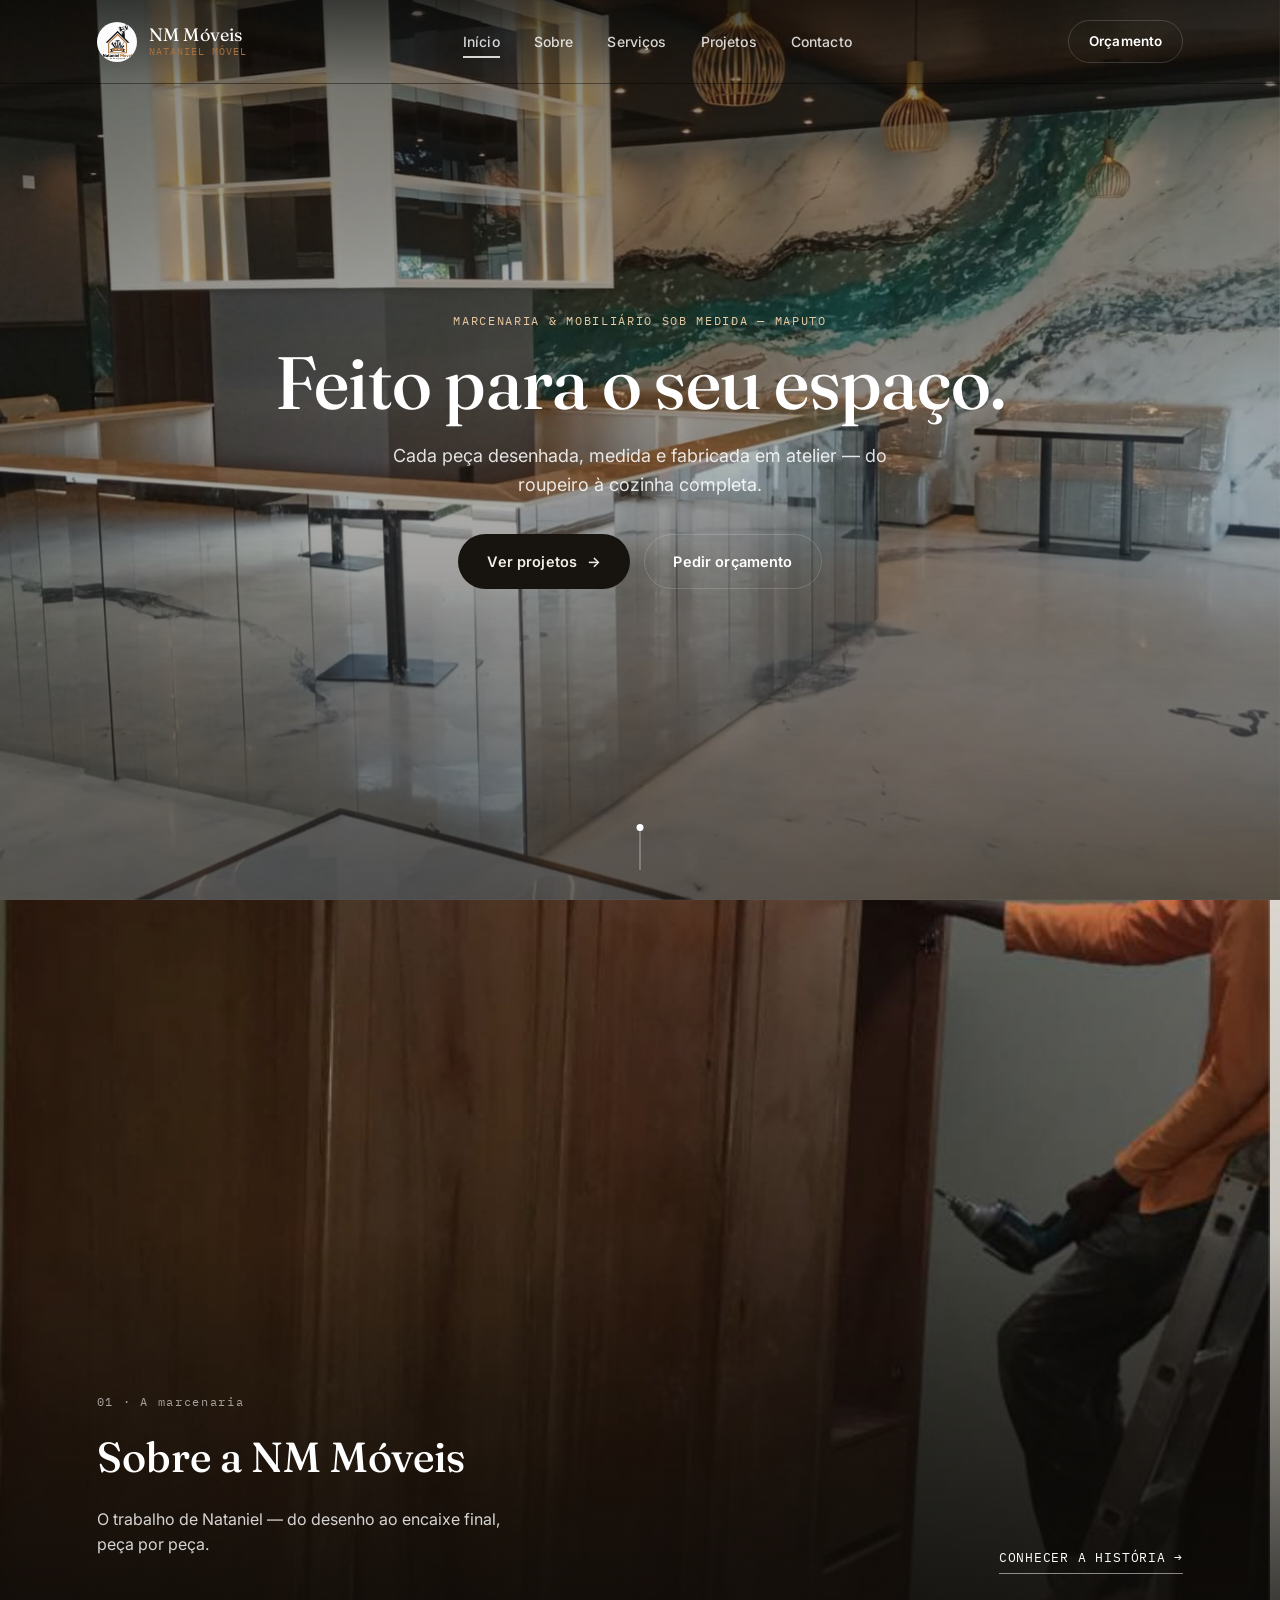
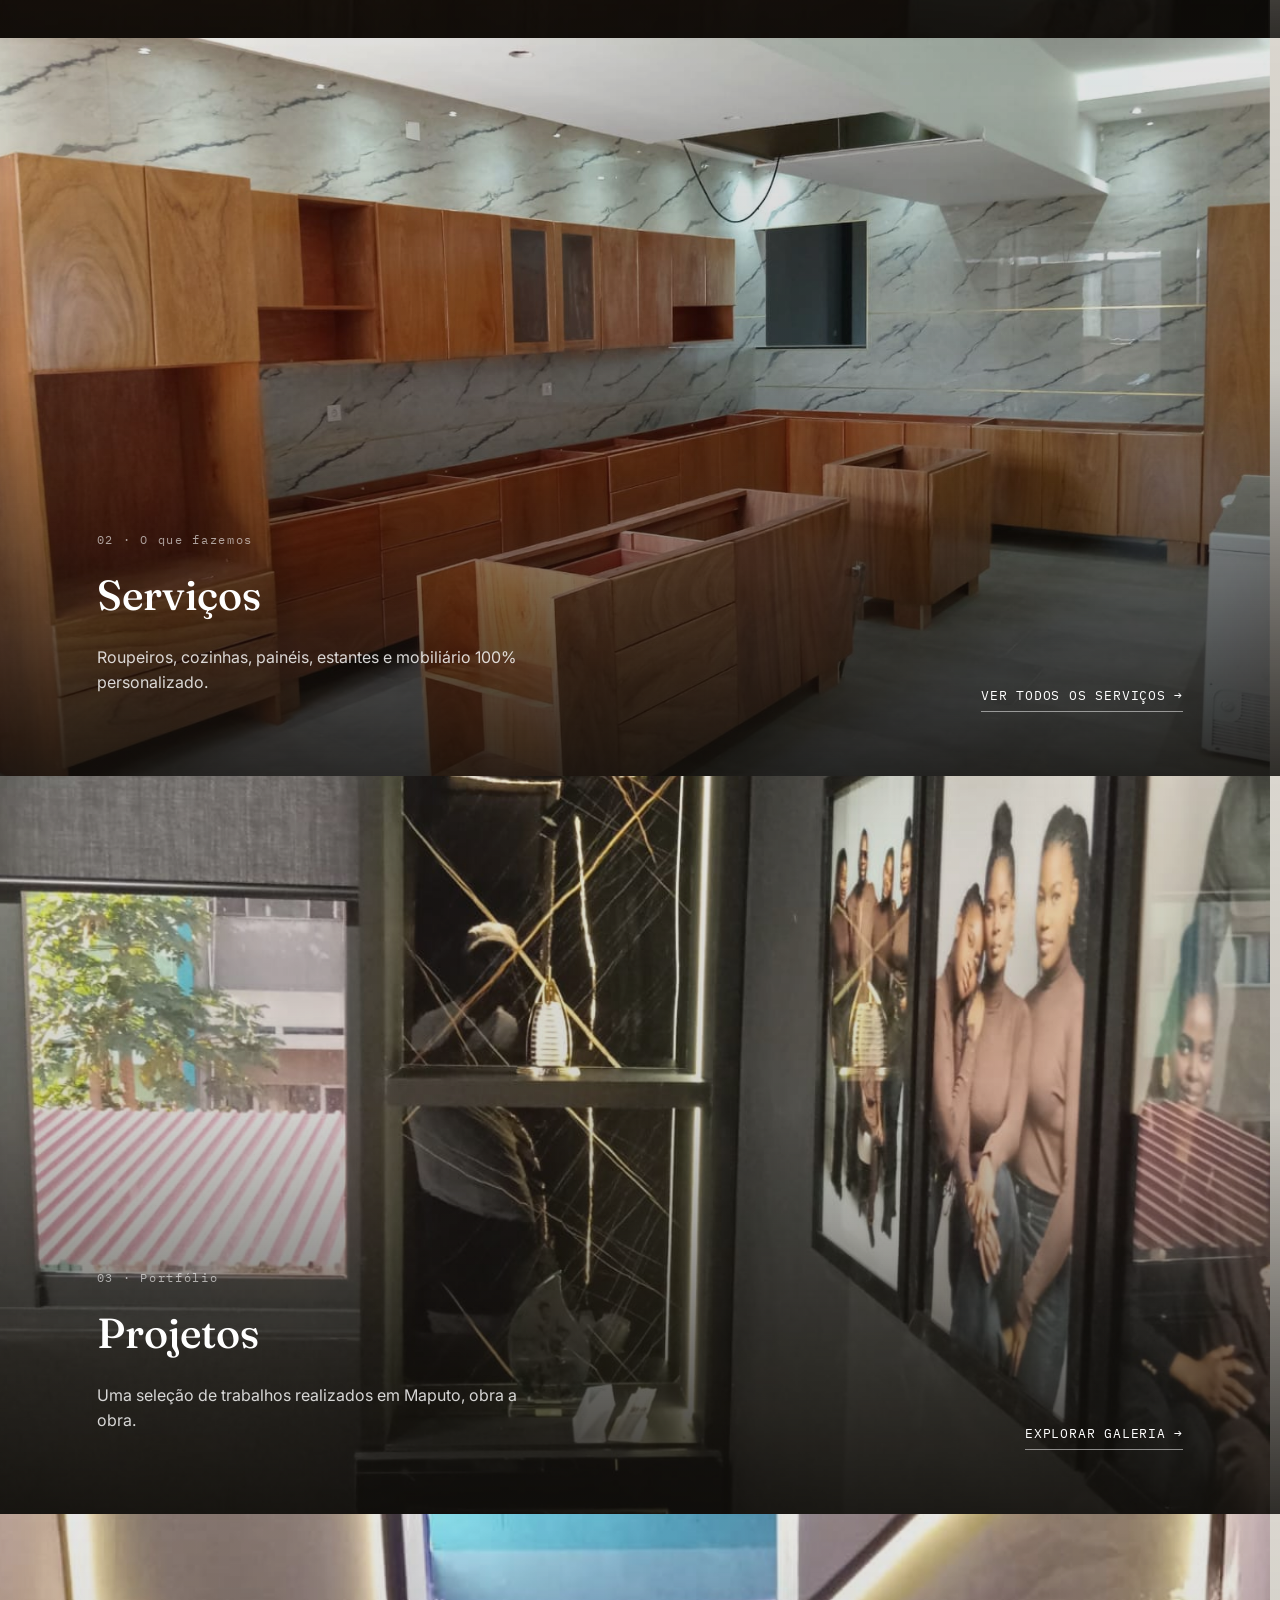
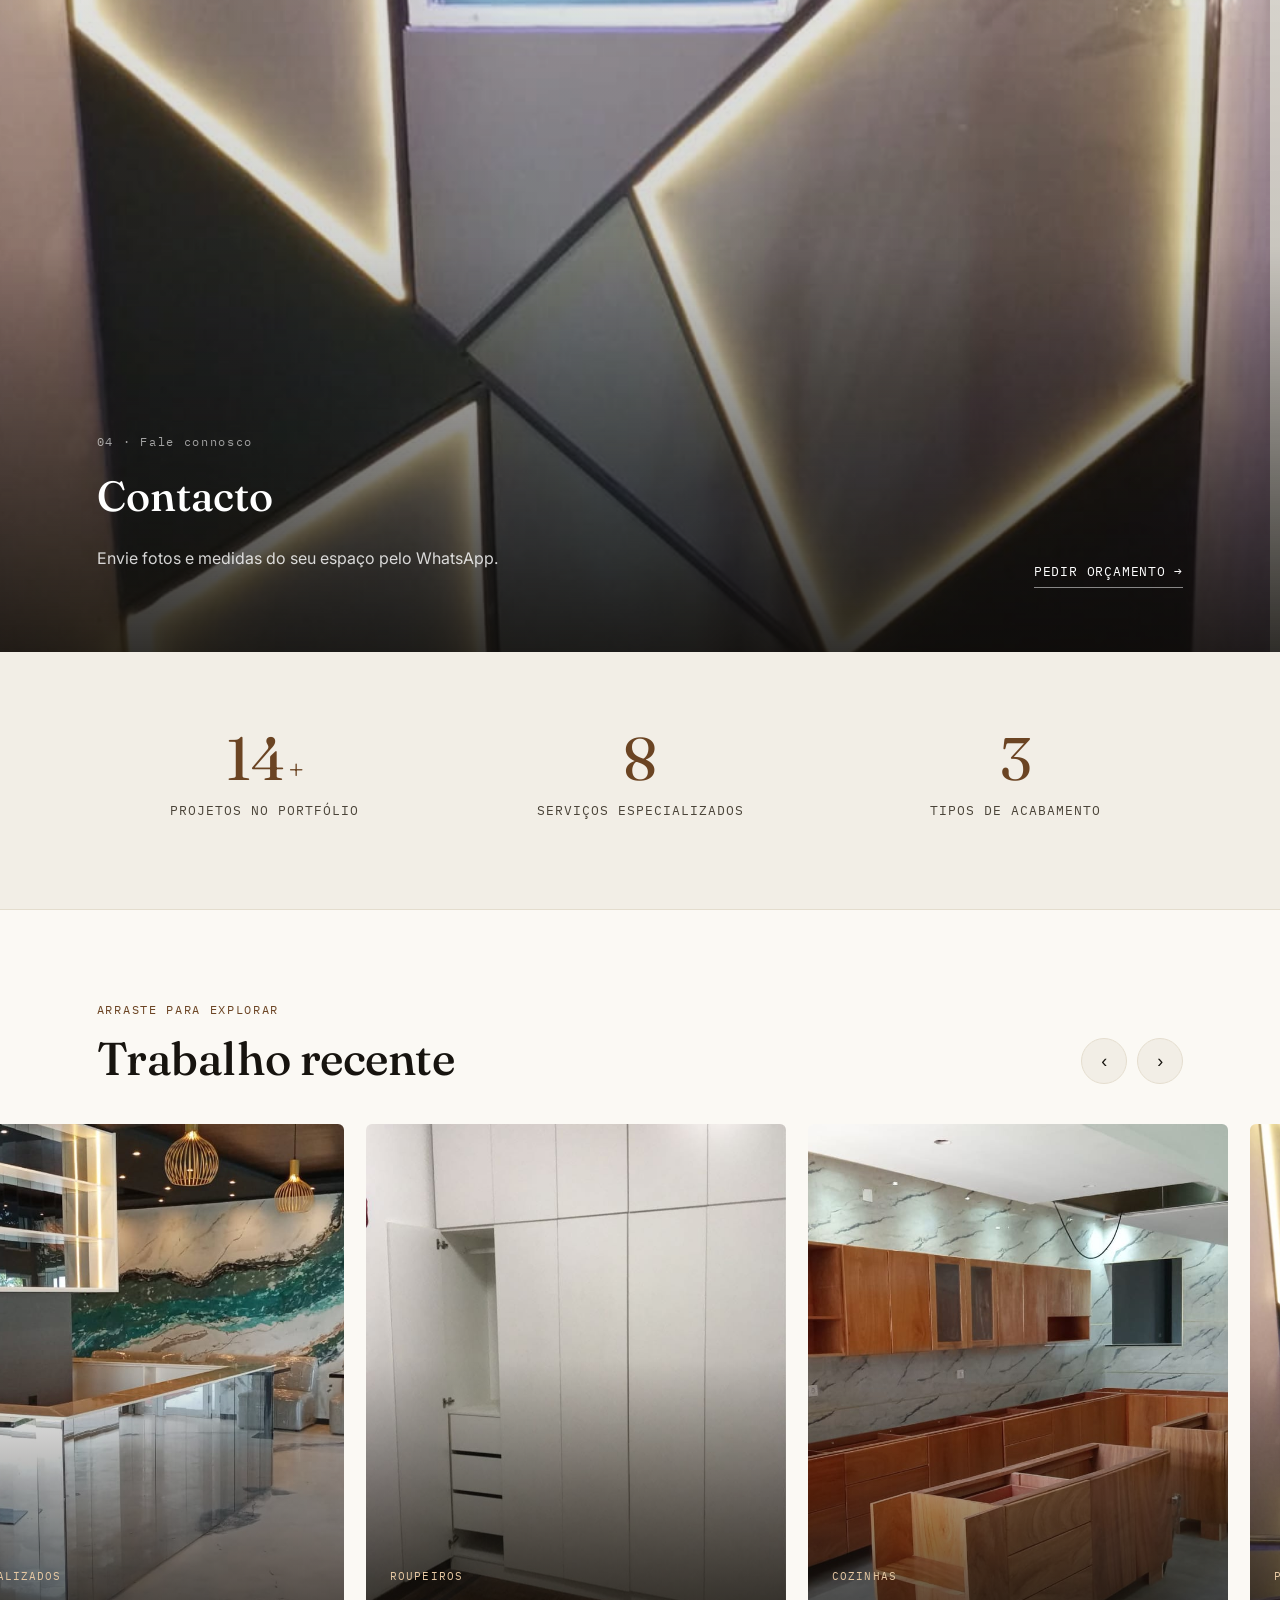
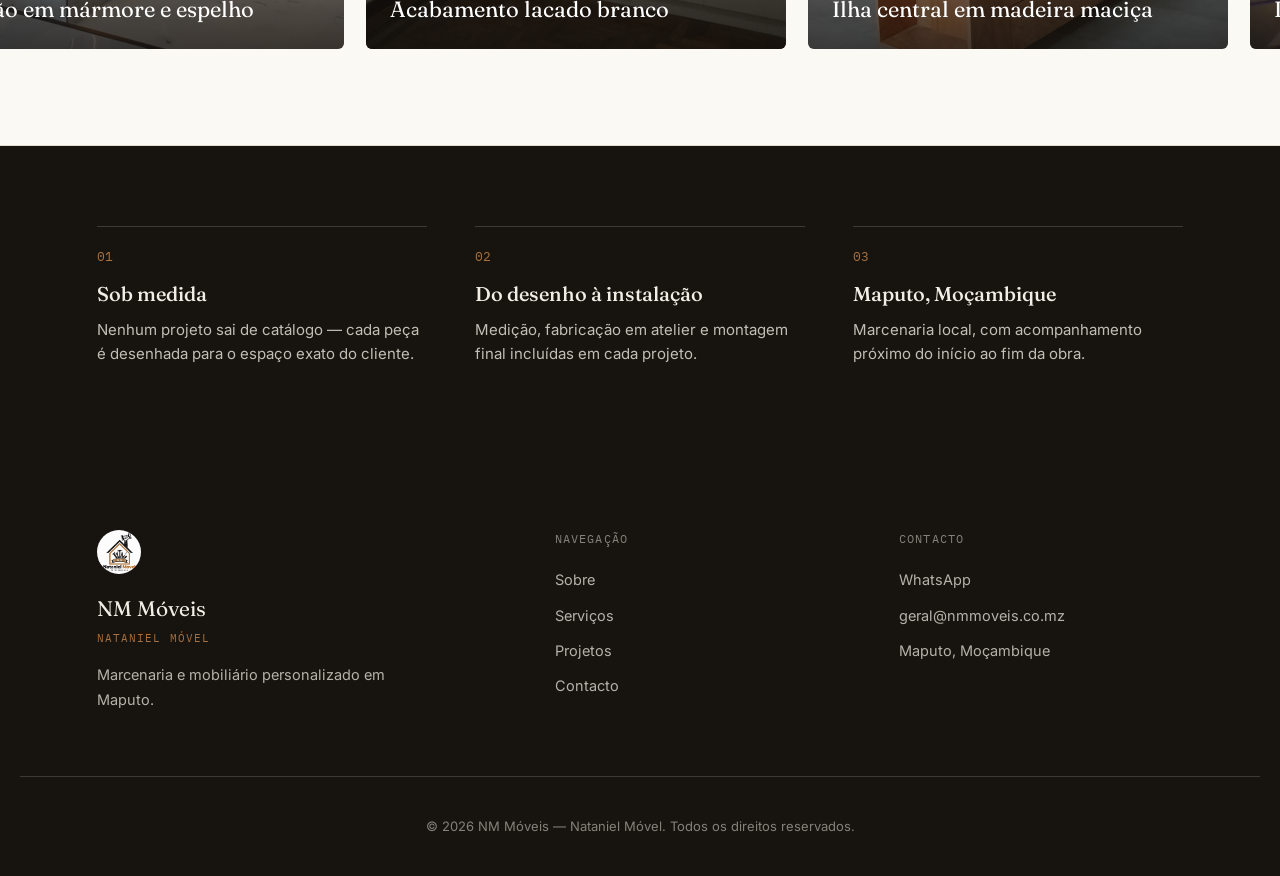
==== index.html @ 3a03e262 "Site NM Móveis: multi-page profissional com galeria, vitrine interativa e animações Reorganiza o pro" ====
<!DOCTYPE html>
<html lang="pt-MZ">
<head>
<meta charset="UTF-8">
<meta name="viewport" content="width=device-width, initial-scale=1.0">

<title>NM Móveis — Marcenaria e Mobiliário Sob Medida em Maputo</title>
<meta name="description" content="NM Móveis — marcenaria de Nataniel Móvel. Mobiliário personalizado, cozinhas, roupeiros e painéis decorativos sob medida em Maputo, Moçambique.">

<link rel="preconnect" href="https://fonts.googleapis.com">
<link rel="preconnect" href="https://fonts.gstatic.com" crossorigin>
<link href="https://fonts.googleapis.com/css2?family=Fraunces:opsz,wght@9..144,300;9..144,400;9..144,500;9..144,600&family=Inter:wght@300;400;500;600&family=IBM+Plex+Mono:wght@400;500&display=swap" rel="stylesheet">

<link rel="icon" href="assets/img/logo.jpg">
<link rel="stylesheet" href="style.css">
</head>
<body>

<div class="scroll-progress" id="scroll-progress"></div>

<!-- ================= HEADER ================= -->
<header class="site-header overlay" id="site-header">
  <div class="header-inner">
    <a href="index.html" class="brand">
      <div class="brand-logo"><img src="assets/img/logo.jpg" alt="NM Móveis"></div>
      <div class="brand-word">
        <span class="brand-name">NM Móveis</span>
        <span class="brand-tagline">Nataniel Móvel</span>
      </div>
    </a>

    <nav class="main-nav" id="main-nav">
      <ul>
        <li><a href="index.html">Início</a></li>
        <li><a href="sobre.html">Sobre</a></li>
        <li><a href="servicos.html">Serviços</a></li>
        <li><a href="projetos.html">Projetos</a></li>
        <li><a href="contacto.html">Contacto</a></li>
      </ul>
    </nav>

    <div class="header-actions">
      <a href="https://wa.me/258873429456" target="_blank" rel="noopener" class="btn btn-ghost header-cta">Orçamento</a>
      <button class="menu-toggle" id="menu-toggle" aria-label="Abrir menu" aria-expanded="false">
        <span></span><span></span><span></span>
      </button>
    </div>
  </div>
</header>


<main>

  <!-- ================= HERO ================= -->
  <section class="hero-full">
    <img src="assets/img/hero-balcao.jpg" alt="Móvel personalizado NM Móveis, acabamento em espelho e mármore" loading="eager">
    <div class="hero-full-inner reveal in-view">
      <p class="eyebrow eyebrow--light">Marcenaria &amp; mobiliário sob medida — Maputo</p>
      <h1 class="hero-full-title">Feito para o seu espaço.</h1>
      <p class="hero-full-desc">Cada peça desenhada, medida e fabricada em atelier — do roupeiro à cozinha completa.</p>
      <div class="hero-full-actions">
        <a href="projetos.html" class="btn btn-primary">Ver projetos <span>→</span></a>
        <a href="contacto.html" class="btn btn-outline btn-outline--light">Pedir orçamento</a>
      </div>
    </div>
    <span class="scroll-cue" aria-hidden="true"></span>
  </section>

  <!-- ================= PAINÉIS ================= -->
  <div class="panels">

    <a class="panel reveal" href="sobre.html">
      <img src="assets/img/sobre-artesao.jpg" alt="Marceneiro da NM Móveis a instalar um roupeiro" loading="lazy">
      <div class="panel-inner">
        <div class="panel-text">
          <span class="panel-index">01 · A marcenaria</span>
          <h2 class="panel-title">Sobre a NM Móveis</h2>
          <p class="panel-desc">O trabalho de Nataniel — do desenho ao encaixe final, peça por peça.</p>
        </div>
        <span class="panel-link">Conhecer a história →</span>
      </div>
    </a>

    <a class="panel reveal" href="servicos.html">
      <img src="assets/img/cozinha-ilha.jpg" alt="Cozinha planeada em madeira maciça com ilha central" loading="lazy">
      <div class="panel-inner">
        <div class="panel-text">
          <span class="panel-index">02 · O que fazemos</span>
          <h2 class="panel-title">Serviços</h2>
          <p class="panel-desc">Roupeiros, cozinhas, painéis, estantes e mobiliário 100% personalizado.</p>
        </div>
        <span class="panel-link">Ver todos os serviços →</span>
      </div>
    </a>

    <a class="panel reveal" href="projetos.html">
      <img src="assets/img/estante-luxo.jpg" alt="Estante decorativa em mármore com iluminação embutida" loading="lazy">
      <div class="panel-inner">
        <div class="panel-text">
          <span class="panel-index">03 · Portfólio</span>
          <h2 class="panel-title">Projetos</h2>
          <p class="panel-desc">Uma seleção de trabalhos realizados em Maputo, obra a obra.</p>
        </div>
        <span class="panel-link">Explorar galeria →</span>
      </div>
    </a>

    <a class="panel reveal" href="contacto.html">
      <img src="assets/img/painel-decorativo.jpg" alt="Painel de madeira decorativo com iluminação embutida" loading="lazy">
      <div class="panel-inner">
        <div class="panel-text">
          <span class="panel-index">04 · Fale connosco</span>
          <h2 class="panel-title">Contacto</h2>
          <p class="panel-desc">Envie fotos e medidas do seu espaço pelo WhatsApp.</p>
        </div>
        <span class="panel-link">Pedir orçamento →</span>
      </div>
    </a>

  </div>

  <!-- ================= NÚMEROS ================= -->
  <section class="counters">
    <div class="container counters-grid">
      <div class="counter-item reveal">
        <div class="counter-value" data-count="14"><span class="counter-number">0</span><span class="counter-suffix">+</span></div>
        <p class="counter-label">Projetos no portfólio</p>
      </div>
      <div class="counter-item reveal">
        <div class="counter-value" data-count="8"><span class="counter-number">0</span></div>
        <p class="counter-label">Serviços especializados</p>
      </div>
      <div class="counter-item reveal">
        <div class="counter-value" data-count="3"><span class="counter-number">0</span></div>
        <p class="counter-label">Tipos de acabamento</p>
      </div>
    </div>
  </section>

  <!-- ================= VITRINE INTERATIVA ================= -->
  <section class="showcase">
    <div class="container showcase-head reveal">
      <div>
        <p class="eyebrow">Arraste para explorar</p>
        <h2 class="section-title">Trabalho recente</h2>
      </div>
      <div class="showcase-nav">
        <button class="showcase-prev" aria-label="Projeto anterior">‹</button>
        <button class="showcase-next" aria-label="Projeto seguinte">›</button>
      </div>
    </div>

    <div class="showcase-track">
      <a class="showcase-card" href="projetos.html">
        <img src="assets/img/hero-balcao.jpg" alt="Balcão personalizado em mármore e espelho" loading="lazy">
        <span class="showcase-caption"><span class="cap-tag">Personalizados</span><span class="cap-title">Balcão em mármore e espelho</span></span>
      </a>
      <a class="showcase-card" href="projetos.html">
        <img src="assets/img/roupeiro-branco.jpg" alt="Roupeiro lacado branco" loading="lazy">
        <span class="showcase-caption"><span class="cap-tag">Roupeiros</span><span class="cap-title">Acabamento lacado branco</span></span>
      </a>
      <a class="showcase-card" href="projetos.html">
        <img src="assets/img/cozinha-ilha.jpg" alt="Cozinha com ilha central em madeira" loading="lazy">
        <span class="showcase-caption"><span class="cap-tag">Cozinhas</span><span class="cap-title">Ilha central em madeira maciça</span></span>
      </a>
      <a class="showcase-card" href="projetos.html">
        <img src="assets/img/painel-decorativo.jpg" alt="Painel decorativo com iluminação embutida" loading="lazy">
        <span class="showcase-caption"><span class="cap-tag">Painéis</span><span class="cap-title">Iluminação embutida</span></span>
      </a>
      <a class="showcase-card" href="projetos.html">
        <img src="assets/img/estante-luxo.jpg" alt="Estante em mármore com iluminação" loading="lazy">
        <span class="showcase-caption"><span class="cap-tag">Painéis</span><span class="cap-title">Nichos em mármore com luz</span></span>
      </a>
      <a class="showcase-card" href="projetos.html">
        <img src="assets/img/garrafeira.jpg" alt="Garrafeira com prateleiras extraíveis" loading="lazy">
        <span class="showcase-caption"><span class="cap-tag">Personalizados</span><span class="cap-title">Prateleiras extraíveis</span></span>
      </a>
    </div>
  </section>

  <!-- ================= FAIXA DE CONFIANÇA ================= -->
  <section class="home-strip">
    <div class="container strip-grid">
      <div class="strip-item reveal">
        <span class="n">01</span>
        <strong>Sob medida</strong>
        <p>Nenhum projeto sai de catálogo — cada peça é desenhada para o espaço exato do cliente.</p>
      </div>
      <div class="strip-item reveal">
        <span class="n">02</span>
        <strong>Do desenho à instalação</strong>
        <p>Medição, fabricação em atelier e montagem final incluídas em cada projeto.</p>
      </div>
      <div class="strip-item reveal">
        <span class="n">03</span>
        <strong>Maputo, Moçambique</strong>
        <p>Marcenaria local, com acompanhamento próximo do início ao fim da obra.</p>
      </div>
    </div>
  </section>

</main>


<!-- ================= FOOTER ================= -->
<footer class="site-footer">
  <div class="container footer-inner">
    <div class="footer-brand">
      <div class="footer-logo"><img src="assets/img/logo.jpg" alt="NM Móveis"></div>
      <p class="footer-name">NM Móveis</p>
      <p class="footer-tagline">Nataniel Móvel</p>
      <p class="footer-desc">Marcenaria e mobiliário personalizado em Maputo.</p>
    </div>

    <div class="footer-col">
      <p class="footer-heading">Navegação</p>
      <ul>
        <li><a href="sobre.html">Sobre</a></li>
        <li><a href="servicos.html">Serviços</a></li>
        <li><a href="projetos.html">Projetos</a></li>
        <li><a href="contacto.html">Contacto</a></li>
      </ul>
    </div>

    <div class="footer-col">
      <p class="footer-heading">Contacto</p>
      <ul>
        <li><a href="https://wa.me/258873429456" target="_blank" rel="noopener">WhatsApp</a></li>
        <li><a href="mailto:geral@nmmoveis.co.mz">geral@nmmoveis.co.mz</a></li>
        <li>Maputo, Moçambique</li>
      </ul>
    </div>
  </div>

  <div class="footer-bottom container">
    <p>© <span id="year"></span> NM Móveis — Nataniel Móvel. Todos os direitos reservados.</p>
  </div>
</footer>

<button class="to-top" id="to-top" aria-label="Voltar ao topo">↑</button>

<script src="script.js"></script>
</body>
</html>
---- style.css ----
/* ================================================================
   NM MÓVEIS — style.css
   Sistema de design partilhado por todas as páginas do site.
================================================================ */

:root {

  /* ---- cor ---- */
  --ink:        #17140F;   /* texto principal / fundos escuros */
  --ink-soft:   #4A4338;   /* texto secundário sobre --paper */
  --paper:      #F2EEE6;   /* fundo claro principal */
  --paper-dim:  #E4DDCE;   /* bordas / divisores sobre --paper */
  --cream:      #FBF9F4;   /* superfícies elevadas (cards) sobre --paper */
  --wood:       #A9713F;   /* acento — usar com moderação */
  --wood-deep:  #6B4423;   /* acento em hover / texto sobre --paper */
  --line-dark:  rgba(255,255,255,0.16);
  --line-light: rgba(23,20,15,0.10);

  /* ---- tipografia ---- */
  --font-display: "Fraunces", Georgia, serif;
  --font-body:    "Inter", -apple-system, "Segoe UI", sans-serif;
  --font-mono:    "IBM Plex Mono", ui-monospace, monospace;

  /* ---- layout ---- */
  --container: 1240px;
  --gutter: clamp(24px, 6vw, 80px);
  --header-h: 84px;
  --ease: cubic-bezier(.22, .61, .36, 1);
}

*, *::before, *::after { box-sizing: border-box; }

html { scroll-behavior: smooth; }

@media (prefers-reduced-motion: reduce) {
  html { scroll-behavior: auto; }
  * { animation-duration: 0.01ms !important; transition-duration: 0.01ms !important; }
}

body {
  margin: 0;
  background: var(--paper);
  color: var(--ink);
  font-family: var(--font-body);
  font-size: 16px;
  line-height: 1.6;
  -webkit-font-smoothing: antialiased;
  overflow-x: hidden;
  position: relative;
  /* entrada por CSS puro — funciona mesmo que o script.js falhe ao carregar */
  animation: bodyIn .5s ease both;
}
/* saída suave ao navegar para outra página (só existe se o JS a acrescentar) */
body.page-leaving { animation: none; opacity: 0; transition: opacity .32s ease; }
@keyframes bodyIn { from { opacity: 0; } to { opacity: 1; } }
@media (prefers-reduced-motion: reduce) {
  body { animation: none; }
  body.page-leaving { transition: none; opacity: 1; }
}

img { max-width: 100%; display: block; }

a { color: inherit; text-decoration: none; }

ul { list-style: none; margin: 0; padding: 0; }

.container { max-width: var(--container); margin: 0 auto; padding: 0 var(--gutter); }

.eyebrow {
  display: block;
  font-family: var(--font-mono);
  font-size: 12px;
  letter-spacing: 0.14em;
  text-transform: uppercase;
  color: var(--wood-deep);
  margin: 0 0 14px;
}
.eyebrow--light { color: #E7C9A3; }

h1, h2, h3, h4 { font-family: var(--font-display); font-weight: 500; margin: 0; text-wrap: balance; }

.section-title { font-size: clamp(30px, 4vw, 46px); line-height: 1.12; letter-spacing: -0.01em; }
.section-title em { font-style: italic; color: var(--wood-deep); }

.section-text { font-size: 17px; color: var(--ink-soft); max-width: 52ch; line-height: 1.7; }
.section-text--narrow { max-width: 42ch; }

.section-head { max-width: 640px; margin-bottom: 48px; }

/* ---------- botões ---------- */
.btn {
  display: inline-flex;
  align-items: center;
  gap: 10px;
  padding: 15px 28px;
  border-radius: 999px;
  font-family: var(--font-body);
  font-size: 14.5px;
  font-weight: 600;
  letter-spacing: 0.01em;
  border: 1px solid transparent;
  cursor: pointer;
  transition: transform .35s var(--ease), background-color .25s ease, border-color .25s ease, color .25s ease;
  white-space: nowrap;
}
.btn:hover { transform: translateY(-2px); }
.btn span { transition: transform .3s var(--ease); }
.btn:hover span { transform: translateX(3px); }

/* botões magnéticos: JS aplica --mx/--my ao mover o rato por cima */
.btn.magnetic { --mx: 0px; --my: 0px; transition: transform .25s cubic-bezier(.2,.9,.3,1.3); }
.btn.magnetic:hover { transform: translate(var(--mx), var(--my)); }
.btn.magnetic span { transition: transform .25s cubic-bezier(.2,.9,.3,1.3); }
@media (hover: none) { .btn.magnetic:hover { transform: none; } }

.btn-primary { background: var(--ink); color: var(--paper); }
.btn-primary:hover { background: var(--wood-deep); }

.btn-outline { background: transparent; color: var(--ink); border-color: var(--line-light); }
.btn-outline:hover { border-color: var(--ink); }
.btn-outline--light { color: #fff; border-color: var(--line-dark); }
.btn-outline--light:hover { border-color: #fff; }

.btn-ghost { background: transparent; color: var(--ink); font-size: 13.5px; padding: 10px 20px; border: 1px solid var(--line-light); }
.btn-ghost:hover { background: var(--ink); color: var(--paper); }

/* ---------- header ---------- */
.site-header {
  position: fixed;
  top: 0; left: 0; right: 0;
  z-index: 200;
  height: var(--header-h);
  display: flex;
  align-items: center;
  transition: background-color .4s var(--ease), border-color .4s var(--ease), box-shadow .4s var(--ease);
  border-bottom: 1px solid transparent;
}
.site-header.overlay { background: linear-gradient(to bottom, rgba(0,0,0,0.42), transparent); }
.site-header.overlay .brand-name,
.site-header.overlay .main-nav a,
.site-header.overlay .header-cta { color: #fff; }
.site-header.overlay .header-cta { border-color: var(--line-dark); }
.site-header.overlay .menu-toggle span { background: #fff; }

.site-header.solid,
.site-header.overlay.scrolled {
  background: rgba(242,238,230,0.92);
  backdrop-filter: blur(10px);
  border-bottom-color: var(--line-light);
}
.site-header.solid .brand-name, .site-header.overlay.scrolled .brand-name,
.site-header.solid .main-nav a, .site-header.overlay.scrolled .main-nav a,
.site-header.solid .header-cta, .site-header.overlay.scrolled .header-cta { color: var(--ink); }
.site-header.solid .header-cta, .site-header.overlay.scrolled .header-cta { border-color: var(--line-light); }
.site-header.solid .menu-toggle span, .site-header.overlay.scrolled .menu-toggle span { background: var(--ink); }

.header-inner {
  width: 100%;
  max-width: var(--container);
  margin: 0 auto;
  padding: 0 var(--gutter);
  display: flex;
  align-items: center;
  justify-content: space-between;
  gap: 24px;
}

.brand { display: flex; align-items: center; gap: 12px; }
.brand-logo { width: 40px; height: 40px; border-radius: 50%; overflow: hidden; flex: none; background: #fff; }
.brand-logo img { width: 100%; height: 100%; object-fit: cover; }
.brand-word { display: flex; flex-direction: column; line-height: 1.15; }
.brand-name { font-family: var(--font-display); font-size: 18px; letter-spacing: 0.01em; transition: color .3s ease; }
.brand-tagline { font-family: var(--font-mono); font-size: 10px; letter-spacing: 0.1em; text-transform: uppercase; color: var(--wood); }

.main-nav ul { display: flex; gap: 34px; }
.main-nav a {
  font-size: 14px; font-weight: 500; letter-spacing: 0.01em;
  transition: color .3s ease, opacity .3s ease;
  opacity: 0.82;
  position: relative;
}
.main-nav a:hover { opacity: 1; }
.main-nav a::after {
  content: ""; position: absolute; left: 0; right: 0; bottom: -8px; height: 2px; background: currentColor;
  transform: scaleX(0); transform-origin: left; transition: transform .35s var(--ease);
}
.main-nav a:hover::after { transform: scaleX(1); }
.main-nav a.active::after { transform: scaleX(1); }

.header-actions { display: flex; align-items: center; gap: 18px; }
.header-cta { border: 1px solid; }

.menu-toggle {
  display: none; flex-direction: column; justify-content: center; gap: 5px;
  width: 34px; height: 34px; background: none; border: none; cursor: pointer; padding: 0;
}
.menu-toggle span { width: 100%; height: 2px; background: var(--ink); transition: transform .3s var(--ease), opacity .3s ease; }
.menu-toggle.active span:nth-child(1) { transform: translateY(7px) rotate(45deg); }
.menu-toggle.active span:nth-child(2) { opacity: 0; }
.menu-toggle.active span:nth-child(3) { transform: translateY(-7px) rotate(-45deg); }

/* ---------- reveal (com atraso escalonado, ver script.js) ---------- */
.reveal {
  opacity: 0; transform: translateY(28px);
  transition: opacity .8s var(--ease), transform .8s var(--ease);
  transition-delay: calc(var(--stagger, 0) * 90ms);
}
.reveal.in-view { opacity: 1; transform: none; }

/* ---------- barra de progresso do scroll ---------- */
.scroll-progress {
  position: fixed; top: 0; left: 0; height: 2px; width: 0%;
  background: var(--wood);
  z-index: 300;
  transition: width .1s linear;
}

/* ---------- lightbox: fundido ao trocar de imagem ---------- */
.lightbox-figure img { transition: opacity .22s ease, transform .22s ease; }
.lightbox-figure.swapping img { opacity: 0; transform: scale(0.98); }

/* ---------- voltar ao topo ---------- */
.to-top {
  position: fixed; right: 24px; bottom: 24px; z-index: 150;
  width: 46px; height: 46px; border-radius: 50%;
  background: var(--ink); color: var(--paper); border: none; cursor: pointer;
  display: flex; align-items: center; justify-content: center; font-size: 18px;
  opacity: 0; visibility: hidden; transform: translateY(10px);
  transition: opacity .3s ease, transform .3s ease, visibility .3s, background-color .25s ease;
  box-shadow: 0 8px 22px rgba(23,20,15,0.25);
}
.to-top.visible { opacity: 1; visibility: visible; transform: none; }
.to-top:hover { background: var(--wood-deep); }

/* ================================================================
   HOME — hero + painéis
================================================================ */
.hero-full {
  position: relative;
  height: 100vh;
  min-height: 620px;
  display: flex;
  align-items: center;
  justify-content: center;
  text-align: center;
  color: #fff;
  overflow: hidden;
}
.hero-full img { position: absolute; inset: 0; width: 100%; height: 100%; object-fit: cover; }
.hero-full::after {
  content: ""; position: absolute; inset: 0;
  background: linear-gradient(to bottom, rgba(23,20,15,0.55) 0%, rgba(23,20,15,0.28) 45%, rgba(23,20,15,0.66) 100%);
}
.hero-full-inner { position: relative; z-index: 2; max-width: 780px; padding: 0 24px; }
.hero-full-title {
  font-size: clamp(38px, 6.4vw, 74px);
  line-height: 1.06;
  letter-spacing: -0.01em;
  margin-bottom: 20px;
}
.hero-full-desc { font-size: 18px; color: rgba(255,255,255,0.86); max-width: 46ch; margin: 0 auto 34px; }
.hero-full-actions { display: flex; gap: 14px; justify-content: center; flex-wrap: wrap; }

/* entrada escalonada do hero ao carregar a página (não depende de scroll) */
.hero-full-inner > * { opacity: 0; transform: translateY(22px); animation: heroIn .9s var(--ease) forwards; }
.hero-full-inner > *:nth-child(1) { animation-delay: .15s; }
.hero-full-inner > *:nth-child(2) { animation-delay: .32s; }
.hero-full-inner > *:nth-child(3) { animation-delay: .5s; }
.hero-full-inner > *:nth-child(4) { animation-delay: .68s; }
@keyframes heroIn { to { opacity: 1; transform: none; } }
.hero-full img { animation: heroZoom 8s var(--ease) forwards; }
@keyframes heroZoom { from { transform: scale(1.08); } to { transform: scale(1); } }
@media (prefers-reduced-motion: reduce) {
  .hero-full-inner > * { animation: none; opacity: 1; transform: none; }
  .hero-full img { animation: none; }
}
.scroll-cue {
  position: absolute; bottom: 30px; left: 50%; transform: translateX(-50%);
  z-index: 2; width: 1px; height: 46px; background: rgba(255,255,255,0.5);
}
.scroll-cue::after {
  content: ""; position: absolute; top: 0; left: -3px; width: 7px; height: 7px; border-radius: 50%; background: #fff;
  animation: scrollCue 2.2s ease-in-out infinite;
}
@keyframes scrollCue { 0% { top: 0; opacity: 1; } 90% { opacity: 1; } 100% { top: 40px; opacity: 0; } }

.panels { display: flex; flex-direction: column; }
.panel {
  position: relative;
  min-height: 82vh;
  display: flex;
  align-items: flex-end;
  color: #fff;
  overflow: hidden;
}
.panel img {
  position: absolute; inset: -10px; width: calc(100% + 20px); height: calc(100% + 20px); object-fit: cover;
  transition: transform .6s cubic-bezier(.2,.8,.2,1);
  will-change: transform;
}
.panel::after {
  content: ""; position: absolute; inset: 0;
  background: linear-gradient(to top, rgba(15,13,10,0.86) 0%, rgba(15,13,10,0.18) 55%, rgba(15,13,10,0.1) 100%);
}
/* o transform em si (tremulação/zoom ao seguir o rato) é aplicado via script.js */
.panel-inner {
  position: relative; z-index: 2; width: 100%;
  max-width: var(--container); margin: 0 auto;
  padding: 0 var(--gutter) 64px;
  display: flex; align-items: flex-end; justify-content: space-between; gap: 40px; flex-wrap: wrap;
}
.panel-text { max-width: 480px; }
.panel-index { font-family: var(--font-mono); font-size: 12px; color: rgba(255,255,255,0.6); letter-spacing: 0.14em; }
.panel-title { font-size: clamp(28px, 3.6vw, 42px); margin: 10px 0 12px; }
.panel-desc { color: rgba(255,255,255,0.82); font-size: 16px; max-width: 42ch; }
.panel-link {
  display: inline-flex; align-items: center; gap: 10px;
  font-family: var(--font-mono); font-size: 13px; letter-spacing: 0.06em; text-transform: uppercase;
  padding-bottom: 4px; border-bottom: 1px solid rgba(255,255,255,0.5);
  transition: border-color .3s ease, gap .3s ease;
}
.panel:hover .panel-link { border-color: #fff; gap: 14px; }

/* ---------- números animados ---------- */
.counters { padding: 76px 0; border-bottom: 1px solid var(--paper-dim); }
.counters-grid { display: grid; grid-template-columns: repeat(3, 1fr); gap: 40px; text-align: center; }
.counter-item { padding: 0 20px; }
.counter-value {
  font-family: var(--font-display); font-size: clamp(40px, 5vw, 60px); color: var(--wood-deep);
  line-height: 1; display: flex; align-items: baseline; justify-content: center; gap: 2px;
  font-variant-numeric: tabular-nums;
}
.counter-suffix { font-size: 0.5em; }
.counter-label { font-family: var(--font-mono); font-size: 12.5px; letter-spacing: 0.08em; text-transform: uppercase; color: var(--ink-soft); margin-top: 12px; }

/* ---------- vitrine interativa de projetos (arrastar / setas) ---------- */
.showcase { padding: 90px 0; background: var(--cream); border-bottom: 1px solid var(--paper-dim); }
.showcase-head { display: flex; align-items: flex-end; justify-content: space-between; gap: 24px; margin-bottom: 40px; flex-wrap: wrap; }
.showcase-nav { display: flex; gap: 10px; }
.showcase-nav button {
  width: 46px; height: 46px; border-radius: 50%; border: 1px solid var(--paper-dim); background: var(--paper);
  color: var(--ink); font-size: 18px; cursor: pointer; transition: all .25s ease;
}
.showcase-nav button:hover { background: var(--ink); color: var(--paper); border-color: var(--ink); }
.showcase-track {
  display: flex; gap: 22px; overflow-x: auto; scroll-snap-type: x proximity; cursor: grab;
  padding-bottom: 6px; margin: 0 calc(var(--gutter) * -1); padding-left: var(--gutter); padding-right: var(--gutter);
  scrollbar-width: none;
}
.showcase-track::-webkit-scrollbar { display: none; }
.showcase-track.dragging { cursor: grabbing; scroll-snap-type: none; user-select: none; }
.showcase-card {
  position: relative; flex: none; width: min(72vw, 420px); aspect-ratio: 4/5;
  scroll-snap-align: start; border-radius: 6px; overflow: hidden;
  display: block;
}
.showcase-card img { width: 100%; height: 100%; object-fit: cover; transition: transform .6s var(--ease); pointer-events: none; }
.showcase-card::after { content: ""; position: absolute; inset: 0; background: linear-gradient(to top, rgba(15,13,10,0.78), transparent 55%); }
.showcase-card:hover img { transform: scale(1.05); }
.showcase-caption { position: absolute; left: 24px; right: 24px; bottom: 22px; z-index: 2; color: #fff; }
.showcase-caption .cap-tag { display: block; font-family: var(--font-mono); font-size: 11px; letter-spacing: 0.1em; text-transform: uppercase; color: #E7C9A3; margin-bottom: 6px; }
.showcase-caption .cap-title { font-family: var(--font-display); font-size: 22px; }

.home-strip {
  background: var(--ink); color: var(--paper);
  padding: 80px 0;
}
.strip-grid {
  display: grid; grid-template-columns: repeat(3, 1fr);
  gap: 48px;
}
.strip-item { border-top: 1px solid var(--line-dark); padding-top: 20px; transition: border-color .3s ease, transform .3s var(--ease); }
.strip-item:hover { border-color: var(--wood); transform: translateY(-3px); }
.strip-item .n { font-family: var(--font-mono); font-size: 13px; color: var(--wood); margin-bottom: 10px; display: block; }
.strip-item p { color: rgba(242,238,230,0.78); font-size: 15px; line-height: 1.6; margin: 0; }
.strip-item strong { color: var(--paper); font-family: var(--font-display); font-size: 20px; display: block; margin-bottom: 8px; font-weight: 500; }

/* ================================================================
   PÁGINAS INTERNAS — hero pequeno
================================================================ */
.page-hero {
  position: relative;
  min-height: 56vh;
  display: flex; align-items: flex-end;
  color: #fff;
  overflow: hidden;
  padding-top: var(--header-h);
}
.page-hero img { position: absolute; inset: 0; width: 100%; height: 100%; object-fit: cover; }
.page-hero::after { content: ""; position: absolute; inset: 0; background: linear-gradient(to top, rgba(15,13,10,0.82), rgba(15,13,10,0.24)); }
.page-hero-inner { position: relative; z-index: 2; width: 100%; max-width: var(--container); margin: 0 auto; padding: 0 var(--gutter) 56px; }
.page-hero .eyebrow { color: #E7C9A3; }
.page-hero-title { font-size: clamp(34px, 5vw, 58px); max-width: 16ch; }
.page-hero-desc { color: rgba(255,255,255,0.82); font-size: 17px; max-width: 52ch; margin-top: 16px; }

/* entrada escalonada do cabeçalho das páginas internas */
.page-hero-inner > * { opacity: 0; transform: translateY(18px); animation: heroIn .8s var(--ease) forwards; }
.page-hero-inner > *:nth-child(1) { animation-delay: .1s; }
.page-hero-inner > *:nth-child(2) { animation-delay: .22s; }
.page-hero-inner > *:nth-child(3) { animation-delay: .36s; }

/* título dividido em palavras (ver script.js splitTitle) */
.split-title .word { display: inline-block; overflow: hidden; }
.split-title .word span { display: inline-block; transform: translateY(115%); animation: wordUp .7s var(--ease) forwards; }
@keyframes wordUp { to { transform: translateY(0); } }

@media (prefers-reduced-motion: reduce) {
  .page-hero-inner > * { animation: none; opacity: 1; transform: none; }
  .split-title .word span { animation: none; transform: none; }
}

.section { padding: 100px 0; }
.section--tight { padding: 64px 0; }
.section--alt { background: var(--cream); }

/* ---------- sobre ---------- */
.about-grid { display: grid; grid-template-columns: 0.85fr 1.15fr; gap: 72px; align-items: center; }
.about-image-frame { position: relative; border-radius: 4px; overflow: hidden; aspect-ratio: 4/5; }
.about-image-frame img { width: 100%; height: 100%; object-fit: cover; }
.about-points { display: grid; gap: 26px; margin-top: 36px; }
.about-point { display: grid; grid-template-columns: 40px 1fr; gap: 18px; align-items: start; border-top: 1px solid var(--paper-dim); padding-top: 20px; }
.point-mark { font-family: var(--font-mono); color: var(--wood); font-size: 14px; }
.about-point p { margin: 0; color: var(--ink-soft); font-size: 15.5px; line-height: 1.6; }

.process-track { display: grid; grid-template-columns: repeat(4, 1fr); gap: 40px; position: relative; margin-top: 20px; }
.process-line { display: none; }
.process-step { border-top: 2px solid var(--ink); padding-top: 22px; transition: border-color .3s ease; }
.process-step:hover { border-color: var(--wood); }
.process-number { font-family: var(--font-mono); color: var(--wood); font-size: 13px; display: inline-block; transition: transform .3s var(--ease); }
.process-step:hover .process-number { transform: translateX(4px); }
.process-step h3 { font-size: 20px; margin: 14px 0 8px; }
.process-step p { color: var(--ink-soft); font-size: 14.5px; margin: 0; line-height: 1.6; }

.why-grid { display: grid; grid-template-columns: repeat(3, 1fr); gap: 1px; background: var(--paper-dim); border: 1px solid var(--paper-dim); margin-top: 44px; }
.why-item { background: var(--cream); padding: 36px 32px; transition: transform .35s var(--ease), box-shadow .35s var(--ease); }
.why-item:hover { transform: translateY(-4px); box-shadow: 0 16px 32px rgba(23,20,15,0.08); }
.why-icon { font-size: 22px; color: var(--wood); margin-bottom: 18px; transition: transform .35s var(--ease); }
.why-item:hover .why-icon { transform: scale(1.15) rotate(-6deg); }
.why-item h3 { font-size: 18px; margin-bottom: 8px; }
.why-item p { color: var(--ink-soft); font-size: 14.5px; margin: 0; line-height: 1.6; }

/* ---------- serviços ---------- */
.services-list { display: flex; flex-direction: column; }
.service-row { display: grid; grid-template-columns: 1.1fr 0.9fr; gap: 0; align-items: stretch; border-top: 1px solid var(--paper-dim); }
.service-row:last-of-type { border-bottom: 1px solid var(--paper-dim); }
.service-row--reverse { direction: rtl; }
.service-row--reverse > * { direction: ltr; }
.service-media { aspect-ratio: 4/3; overflow: hidden; }
.service-media img { width: 100%; height: 100%; object-fit: cover; transition: transform .8s var(--ease); }
.service-row:hover .service-media img { transform: scale(1.04); }
.service-content { display: flex; flex-direction: column; justify-content: center; padding: 56px var(--gutter); }
.service-index { font-family: var(--font-mono); font-size: 12px; letter-spacing: 0.12em; text-transform: uppercase; color: var(--wood-deep); }
.service-content h3 { font-size: clamp(24px, 2.6vw, 32px); margin: 12px 0 14px; }
.service-content p { color: var(--ink-soft); font-size: 15.5px; max-width: 40ch; line-height: 1.7; }

.services-compact { display: grid; grid-template-columns: repeat(4, 1fr); gap: 1px; background: var(--paper-dim); margin-top: 1px; }
.service-compact-card { background: var(--paper); padding: 40px 34px; transition: background-color .3s ease, transform .3s var(--ease); }
.service-compact-card:hover { background: var(--cream); transform: translateY(-3px); }
.service-compact-card h4 { font-size: 19px; margin: 0 0 10px; font-family: var(--font-display); font-weight: 500; }
.service-compact-card p { color: var(--ink-soft); font-size: 14.5px; margin: 0; line-height: 1.6; }
.service-compact-card .compact-mark { font-family: var(--font-mono); font-size: 12px; color: var(--wood); display: block; margin-bottom: 14px; }

/* ---------- projetos / galeria ---------- */
.filter-bar { display: flex; gap: 10px; flex-wrap: wrap; margin-bottom: 44px; }
.filter-btn {
  font-family: var(--font-mono); font-size: 12.5px; letter-spacing: 0.06em; text-transform: uppercase;
  padding: 10px 18px; border-radius: 999px; border: 1px solid var(--paper-dim); background: transparent; color: var(--ink-soft);
  cursor: pointer; transition: all .25s ease;
}
.filter-btn:hover { border-color: var(--ink); color: var(--ink); }
.filter-btn.active { background: var(--ink); color: var(--paper); border-color: var(--ink); }

.gallery-grid { column-count: 3; column-gap: 20px; }
.gallery-item {
  break-inside: avoid; margin-bottom: 20px; position: relative;
  display: block; width: 100%; border: none; padding: 0; background: none; cursor: pointer;
  border-radius: 3px; overflow: hidden;
}
.gallery-item img { width: 100%; display: block; transition: transform .7s var(--ease); }
.gallery-item:hover img { transform: scale(1.045); }
.gallery-item-overlay {
  position: absolute; inset: 0;
  background: linear-gradient(to top, rgba(15,13,10,0.72), transparent 55%);
  display: flex; align-items: flex-end; padding: 20px;
  opacity: 0; transition: opacity .3s ease;
}
.gallery-item:hover .gallery-item-overlay { opacity: 1; }
.gallery-caption { color: #fff; text-align: left; }
.gallery-caption .cap-tag { display: block; font-family: var(--font-mono); font-size: 10.5px; letter-spacing: 0.1em; text-transform: uppercase; color: #E7C9A3; margin-bottom: 4px; }
.gallery-caption .cap-title { font-family: var(--font-display); font-size: 17px; }
.gallery-item[hidden] { display: none; }

/* ---------- lightbox ---------- */
.lightbox {
  position: fixed; inset: 0; z-index: 500;
  background: rgba(15,13,10,0.94);
  display: flex; align-items: center; justify-content: center;
  opacity: 0; visibility: hidden; transition: opacity .3s ease;
  padding: 40px;
}
.lightbox.active { opacity: 1; visibility: visible; }
.lightbox-figure { max-width: 1000px; max-height: 86vh; text-align: center; }
.lightbox-figure img { max-height: 76vh; width: auto; margin: 0 auto; border-radius: 2px; }
.lightbox-figure figcaption { color: rgba(255,255,255,0.75); font-family: var(--font-mono); font-size: 13px; margin-top: 18px; letter-spacing: 0.03em; }
.lightbox-close {
  position: absolute; top: 26px; right: 30px; background: none; border: none; color: #fff;
  font-size: 30px; line-height: 1; cursor: pointer; width: 44px; height: 44px;
}
.lightbox-nav {
  position: absolute; top: 50%; transform: translateY(-50%); background: none; border: none; color: #fff;
  font-size: 30px; cursor: pointer; padding: 12px; opacity: 0.7; transition: opacity .2s ease;
}
.lightbox-nav:hover { opacity: 1; }
.lightbox-prev { left: 12px; }
.lightbox-next { right: 12px; }

/* ---------- contacto ---------- */
.contact-cta {
  position: relative; overflow: hidden; color: #fff;
  padding: 140px 0 120px;
}
.contact-cta img { position: absolute; inset: 0; width: 100%; height: 100%; object-fit: cover; }
.contact-cta::after { content: ""; position: absolute; inset: 0; background: linear-gradient(160deg, rgba(15,13,10,0.92), rgba(15,13,10,0.72)); }
.contact-cta-inner { position: relative; z-index: 2; max-width: 640px; }
.contact-cta-title { font-size: clamp(34px, 4.6vw, 54px); margin-bottom: 20px; }
.contact-cta-text { color: rgba(255,255,255,0.82); font-size: 17px; max-width: 50ch; margin-bottom: 36px; }
.contact-cta-actions { display: flex; gap: 14px; flex-wrap: wrap; }

.contact-grid { display: grid; grid-template-columns: repeat(3, 1fr); gap: 1px; background: var(--paper-dim); border-top: 1px solid var(--paper-dim); }
.contact-card { background: var(--paper); padding: 44px 40px; transition: background-color .3s ease, transform .3s var(--ease); }
.contact-card:hover { background: var(--cream); transform: translateY(-3px); }
.contact-card .c-icon { font-family: var(--font-mono); font-size: 12px; letter-spacing: 0.1em; text-transform: uppercase; color: var(--wood-deep); display: block; margin-bottom: 16px; }
.contact-card h3 { font-size: 21px; margin-bottom: 10px; }
.contact-card p, .contact-card a { color: var(--ink-soft); font-size: 15px; line-height: 1.6; }
.contact-card a.contact-link { color: var(--ink); font-weight: 600; display: inline-flex; align-items: center; gap: 8px; margin-top: 10px; }
.contact-card a.contact-link:hover { color: var(--wood-deep); }

/* ---------- perguntas frequentes ---------- */
.faq-list { max-width: 780px; border-top: 1px solid var(--paper-dim); }
.faq-item { border-bottom: 1px solid var(--paper-dim); }
.faq-item summary {
  display: flex; align-items: center; justify-content: space-between; gap: 20px;
  padding: 26px 4px; cursor: pointer; list-style: none;
  font-family: var(--font-display); font-size: 19px; color: var(--ink);
  transition: color .25s ease;
}
.faq-item summary::-webkit-details-marker { display: none; }
.faq-item summary:hover { color: var(--wood-deep); }
.faq-mark { font-family: var(--font-mono); font-size: 20px; color: var(--wood); flex: none; transition: transform .35s var(--ease); }
.faq-item[open] .faq-mark { transform: rotate(45deg); }
.faq-answer { margin: -6px 0 26px; padding-right: 40px; color: var(--ink-soft); font-size: 15.5px; line-height: 1.7; max-width: 60ch; }
.faq-item[open] .faq-answer { animation: faqIn .35s var(--ease); }
@keyframes faqIn { from { opacity: 0; transform: translateY(-6px); } to { opacity: 1; transform: none; } }

/* ================================================================
   FOOTER
================================================================ */
.site-footer { background: var(--ink); color: rgba(242,238,230,0.72); padding: 84px 0 0; }
.footer-inner { display: grid; grid-template-columns: 1.4fr 1fr 1fr; gap: 60px; padding-bottom: 64px; border-bottom: 1px solid var(--line-dark); }
.footer-logo { width: 44px; height: 44px; border-radius: 50%; overflow: hidden; margin-bottom: 18px; background: #fff; }
.footer-logo img { width: 100%; height: 100%; object-fit: cover; }
.footer-name { font-family: var(--font-display); font-size: 21px; color: var(--paper); margin: 0 0 4px; }
.footer-tagline { font-family: var(--font-mono); font-size: 11px; letter-spacing: 0.1em; text-transform: uppercase; color: var(--wood); margin: 0 0 16px; }
.footer-desc { font-size: 14.5px; max-width: 32ch; line-height: 1.7; margin: 0; }
.footer-heading { font-family: var(--font-mono); font-size: 11.5px; letter-spacing: 0.1em; text-transform: uppercase; color: rgba(242,238,230,0.5); margin: 0 0 20px; }
.footer-col ul { display: grid; gap: 12px; }
.footer-col a { font-size: 14.5px; transition: color .25s ease; }
.footer-col a:hover { color: var(--paper); }
.footer-col li { font-size: 14.5px; }
.footer-bottom { padding: 26px 0; text-align: center; font-size: 13px; color: rgba(242,238,230,0.5); }

/* ================================================================
   RESPONSIVE
================================================================ */
@media (max-width: 980px) {
  .about-grid, .strip-grid, .why-grid, .services-compact, .contact-grid, .process-track, .counters-grid { grid-template-columns: 1fr 1fr; }
  .materials-grid { grid-template-columns: repeat(3, 1fr); } /* 3 itens — não deixar 1 sozinho numa grelha de 2 */
  .service-row, .service-row--reverse { grid-template-columns: 1fr; direction: ltr; }
  .service-media { aspect-ratio: 16/9; }
  .footer-inner { grid-template-columns: 1fr 1fr; }
  .gallery-grid { column-count: 2; }
}

@media (max-width: 760px) {
  .main-nav { position: fixed; top: var(--header-h); left: 0; right: 0; bottom: 0; background: var(--paper); padding: 40px var(--gutter); transform: translateX(100%); transition: transform .4s var(--ease); overflow-y: auto; }
  .site-header.nav-open .main-nav { transform: translateX(0); }
  .main-nav ul { flex-direction: column; gap: 8px; }
  .main-nav a { color: var(--ink) !important; font-size: 24px; font-family: var(--font-display); display: block; padding: 14px 0; border-bottom: 1px solid var(--paper-dim); opacity: 1; }
  .menu-toggle { display: flex; }
  .header-cta { display: none; }

  .about-grid, .strip-grid, .why-grid, .services-compact, .contact-grid, .process-track, .footer-inner { grid-template-columns: 1fr; }
  .counters-grid { grid-template-columns: 1fr; gap: 32px; }
  .gallery-grid { column-count: 1; }
  .panel-inner { padding-bottom: 44px; }
  .contact-cta { padding: 100px 0 80px; }
  .to-top { right: 16px; bottom: 16px; }
}
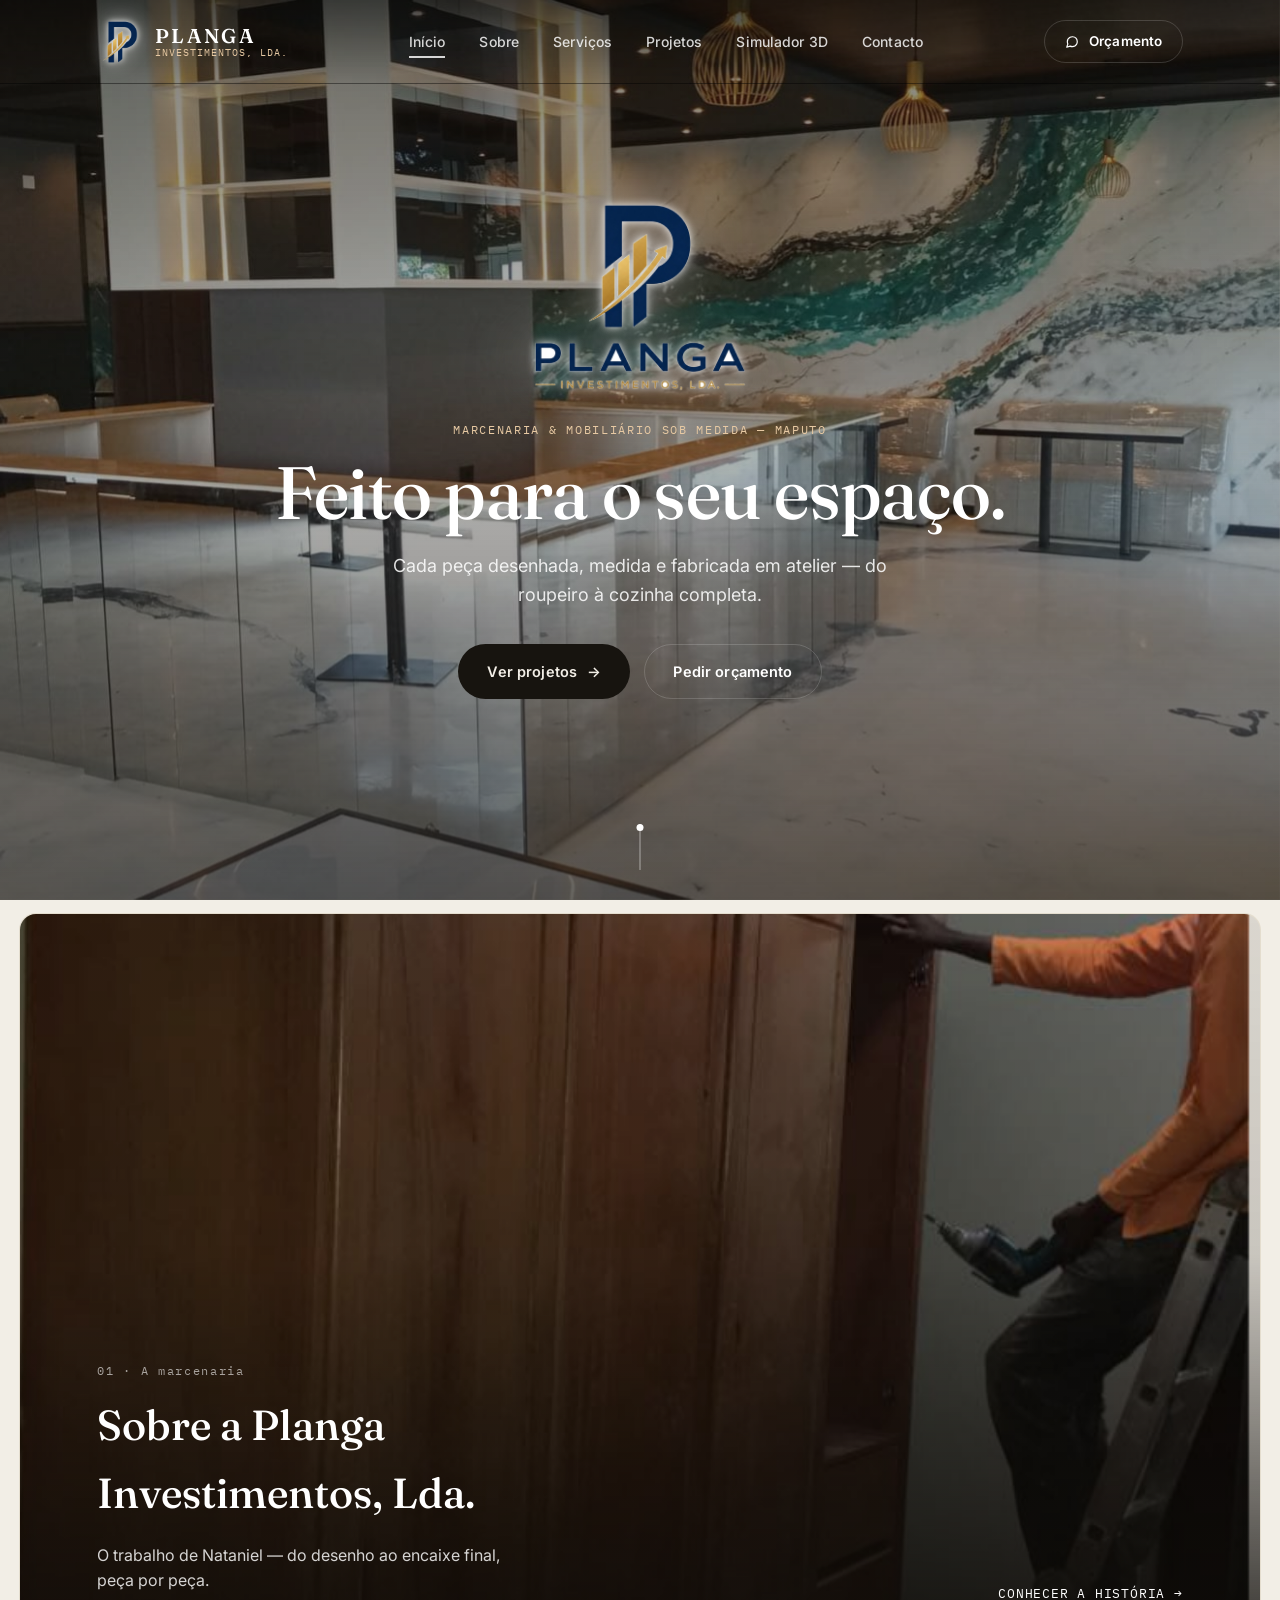
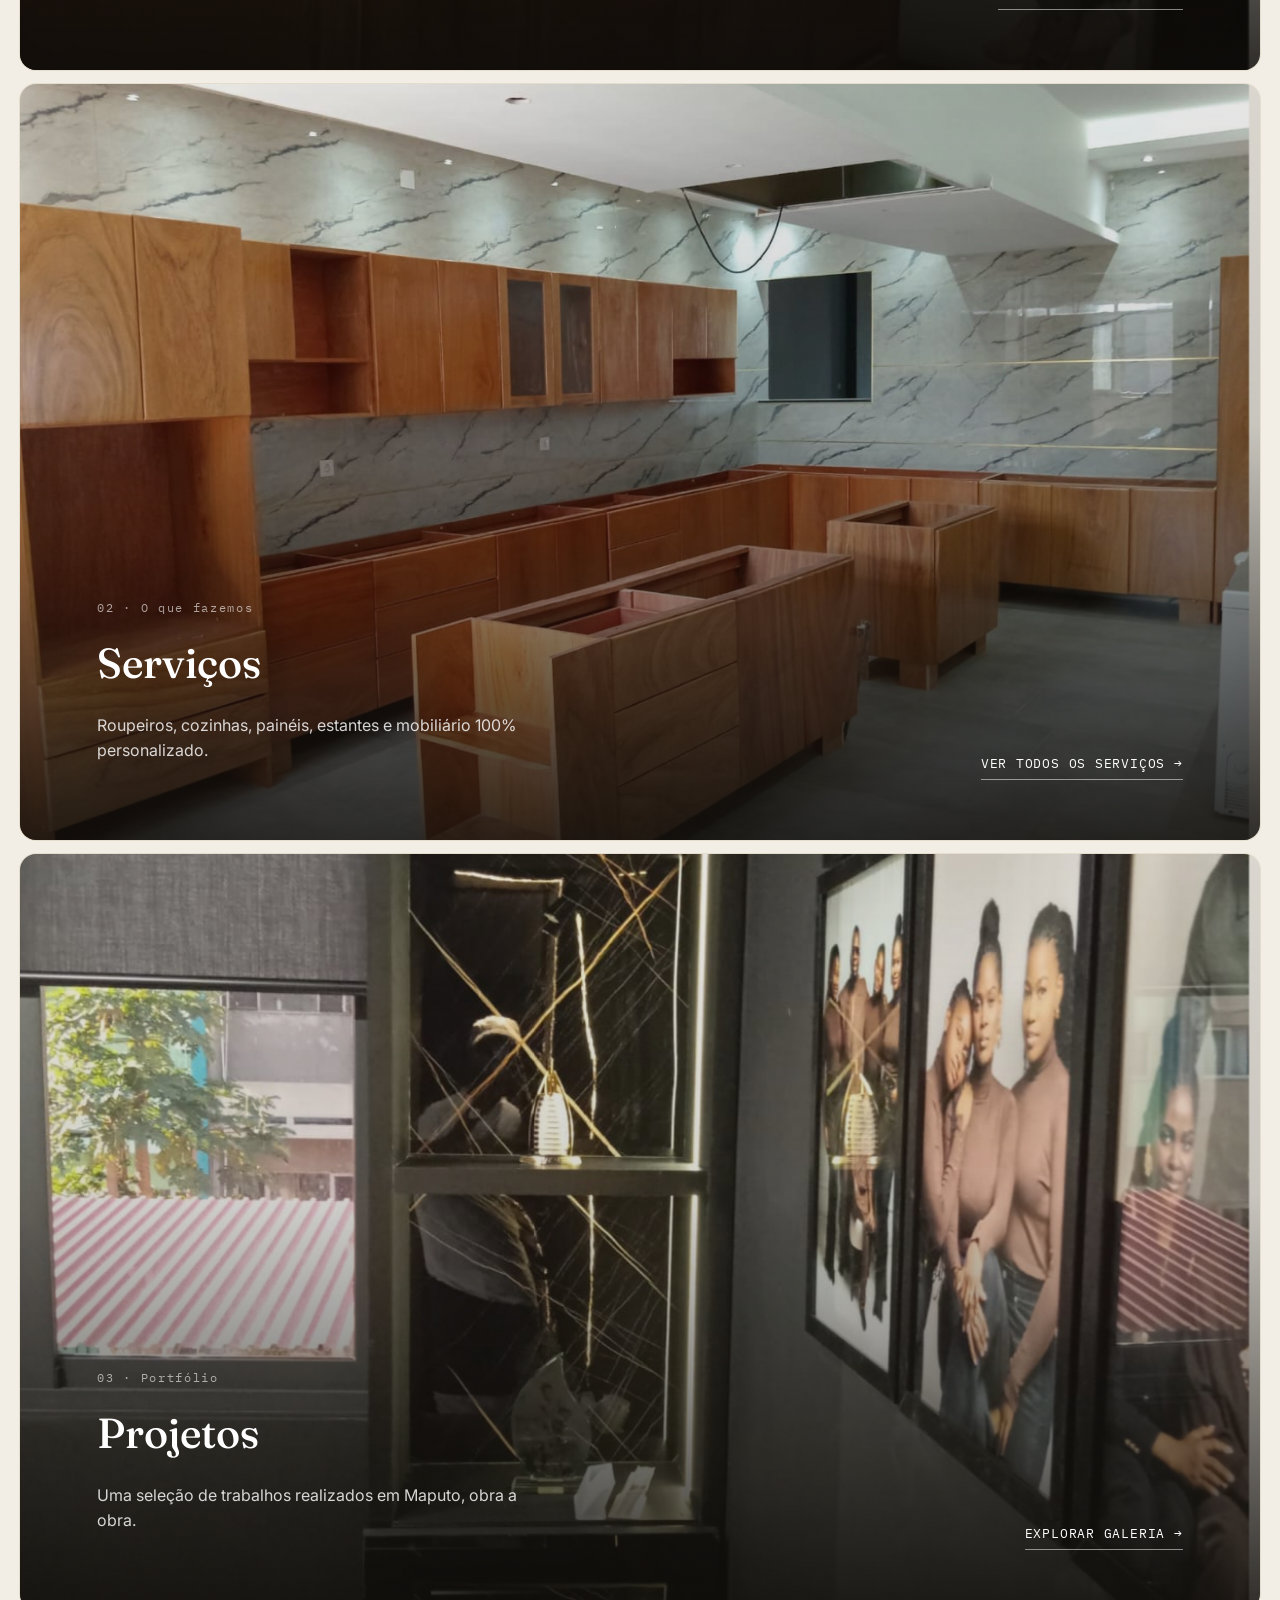
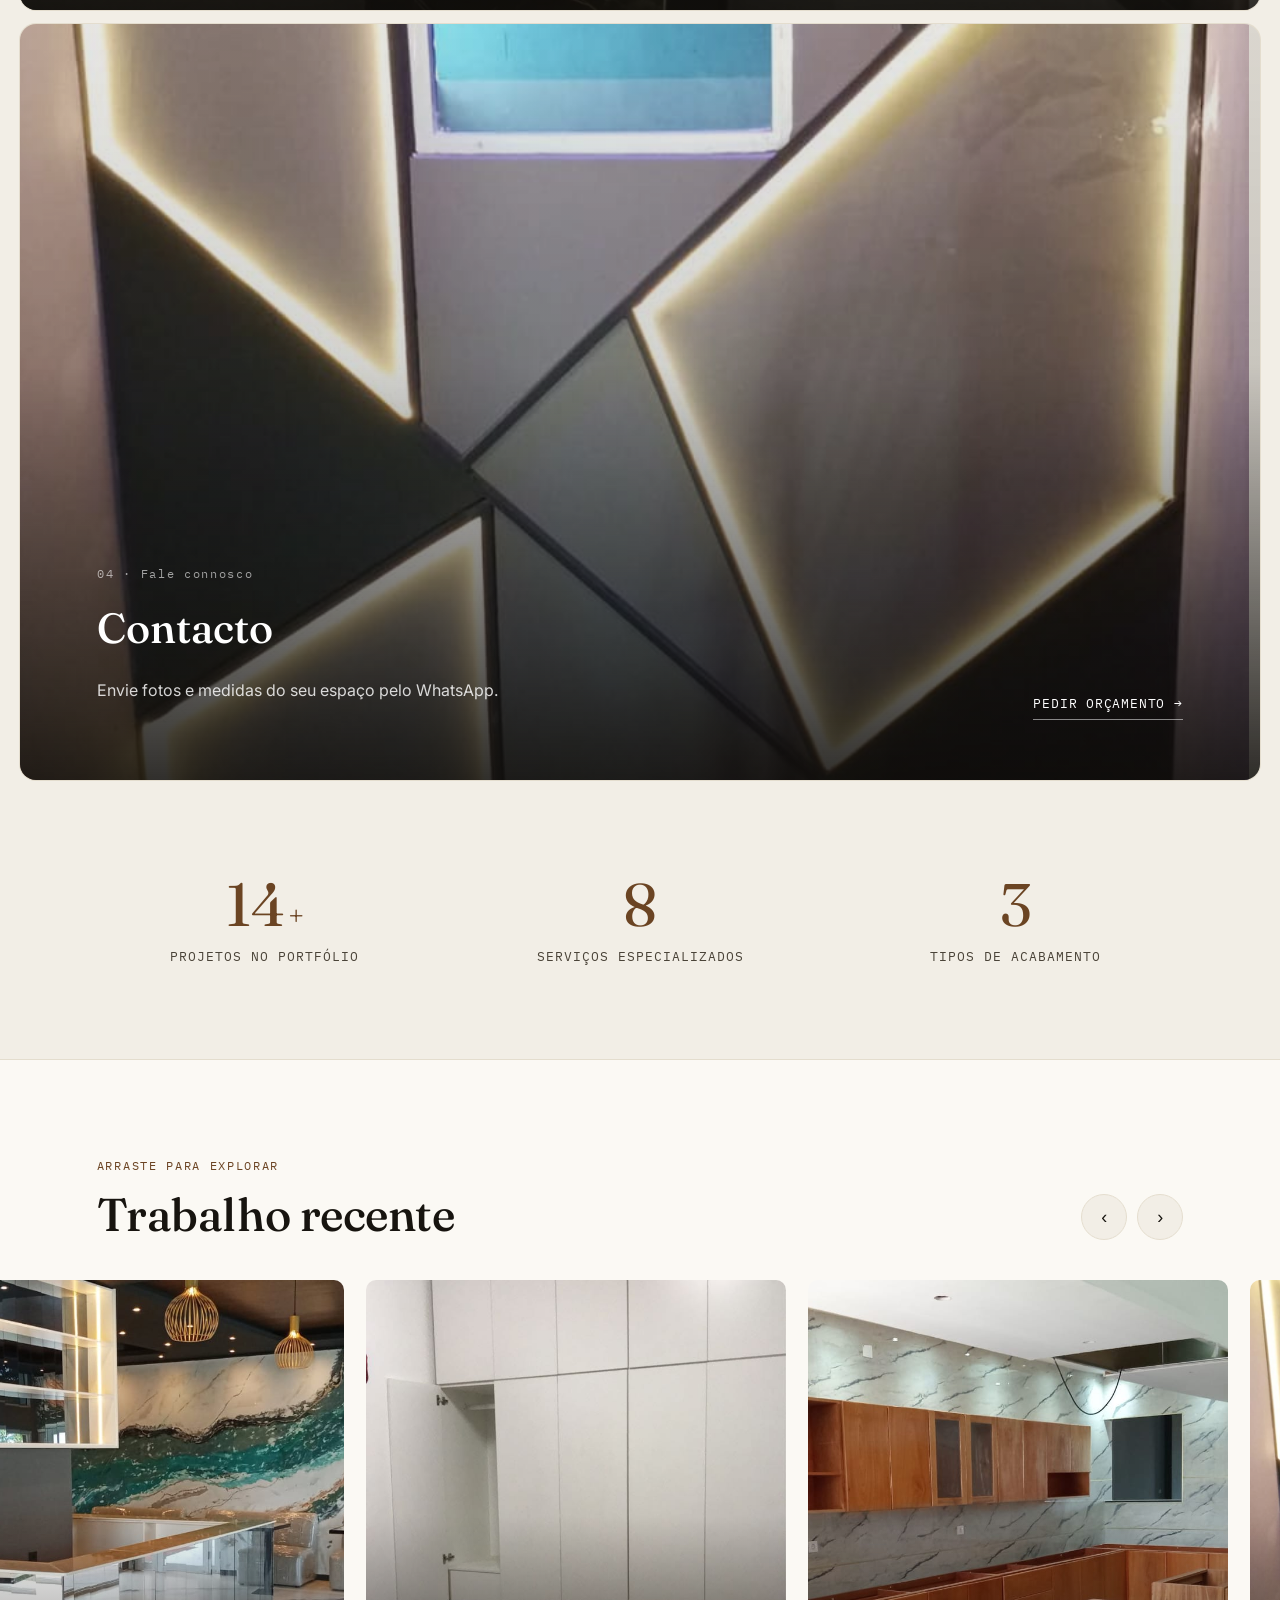
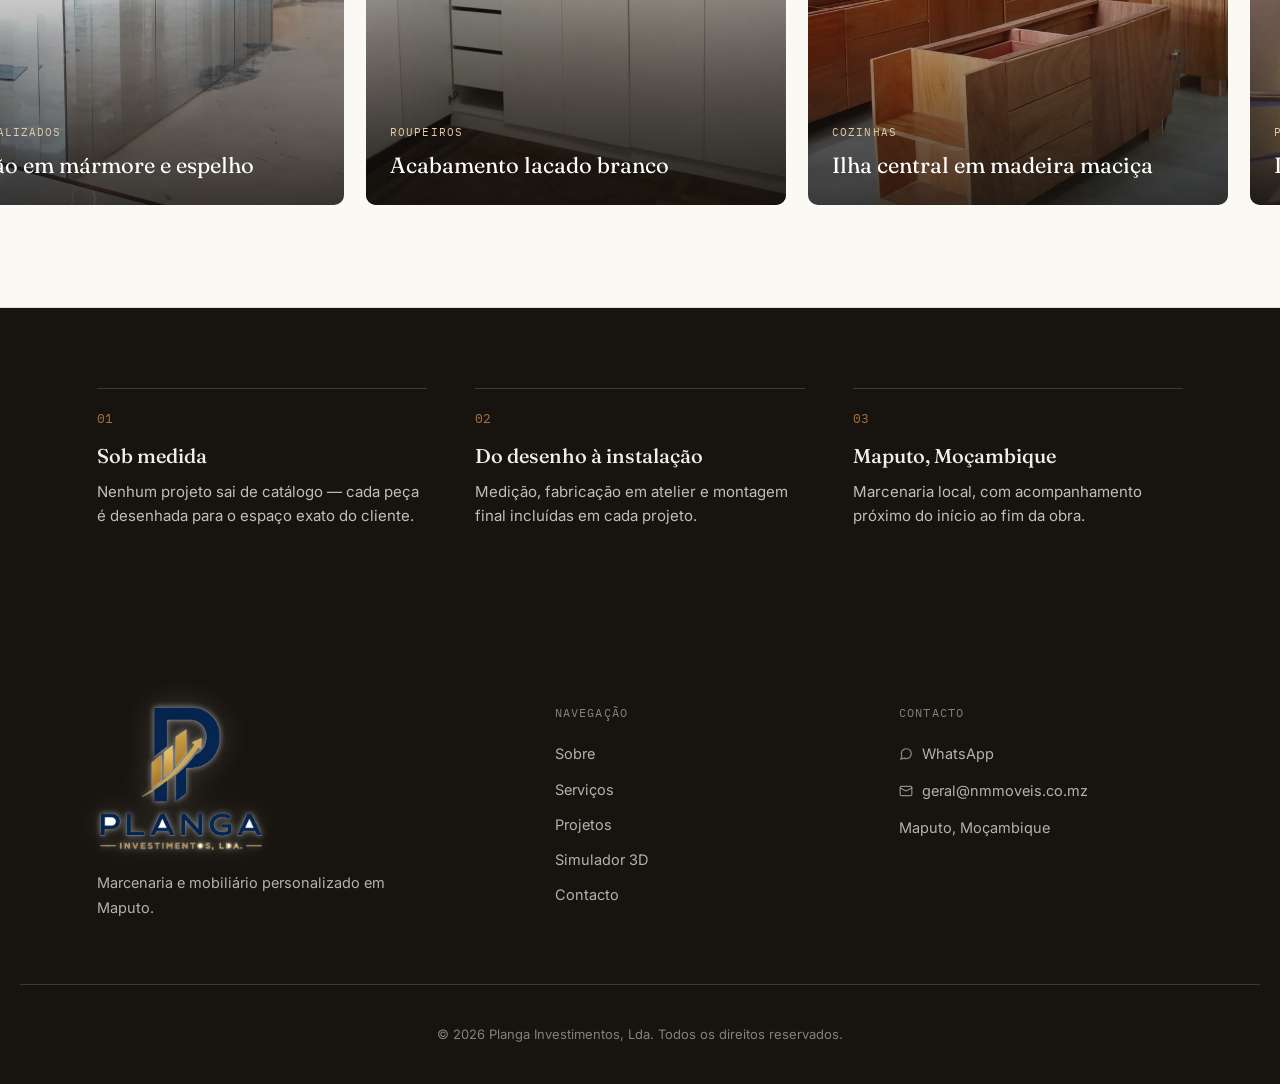
==== commit c28a6052: "Rebrand para Planga Investimentos + polimento profissional - Logotipo e nome trocados de NM Moveis p" ====
--- a/index.html
+++ b/index.html
@@ -4,14 +4,30 @@
 <meta charset="UTF-8">
 <meta name="viewport" content="width=device-width, initial-scale=1.0">
 
-<title>NM Móveis — Marcenaria e Mobiliário Sob Medida em Maputo</title>
-<meta name="description" content="NM Móveis — marcenaria de Nataniel Móvel. Mobiliário personalizado, cozinhas, roupeiros e painéis decorativos sob medida em Maputo, Moçambique.">
+<title>Planga Investimentos, Lda. — Marcenaria e Mobiliário Sob Medida em Maputo</title>
+<meta name="description" content="Planga Investimentos, Lda. — marcenaria e mobiliário sob medida em Maputo. Cozinhas, roupeiros e painéis decorativos fabricados em atelier, à medida do seu espaço.">
+
+<meta name="theme-color" content="#17140F">
+<link rel="apple-touch-icon" href="assets/img/favicon-planga.png">
+
+<meta property="og:type" content="website">
+<meta property="og:site_name" content="Planga Investimentos, Lda.">
+<meta property="og:locale" content="pt_MZ">
+<meta property="og:title" content="Planga Investimentos, Lda. — Marcenaria e Mobiliário Sob Medida em Maputo">
+<meta property="og:description" content="Marcenaria e mobiliário sob medida em Maputo. Cozinhas, roupeiros e painéis decorativos fabricados em atelier, à medida do seu espaço.">
+<meta property="og:image" content="assets/img/og-share.jpg">
+<meta property="og:image:width" content="1200">
+<meta property="og:image:height" content="630">
+<meta name="twitter:card" content="summary_large_image">
+<meta name="twitter:title" content="Planga Investimentos, Lda. — Marcenaria e Mobiliário Sob Medida em Maputo">
+<meta name="twitter:description" content="Marcenaria e mobiliário sob medida em Maputo. Cozinhas, roupeiros e painéis decorativos fabricados em atelier, à medida do seu espaço.">
+<meta name="twitter:image" content="assets/img/og-share.jpg">
 
 <link rel="preconnect" href="https://fonts.googleapis.com">
 <link rel="preconnect" href="https://fonts.gstatic.com" crossorigin>
 <link href="https://fonts.googleapis.com/css2?family=Fraunces:opsz,wght@9..144,300;9..144,400;9..144,500;9..144,600&family=Inter:wght@300;400;500;600&family=IBM+Plex+Mono:wght@400;500&display=swap" rel="stylesheet">
 
-<link rel="icon" href="assets/img/logo.jpg">
+<link rel="icon" type="image/png" sizes="256x256" href="assets/img/favicon-planga.png">
 <link rel="stylesheet" href="style.css">
 </head>
 <body>
@@ -22,10 +38,10 @@
 <header class="site-header overlay" id="site-header">
   <div class="header-inner">
     <a href="index.html" class="brand">
-      <div class="brand-logo"><img src="assets/img/logo.jpg" alt="NM Móveis"></div>
+      <div class="brand-logo"><img src="assets/img/logo-planga-mark.png" alt="Planga Investimentos, Lda."></div>
       <div class="brand-word">
-        <span class="brand-name">NM Móveis</span>
-        <span class="brand-tagline">Nataniel Móvel</span>
+        <span class="brand-name">Planga</span>
+        <span class="brand-tagline">Investimentos, Lda.</span>
       </div>
     </a>
 
@@ -35,12 +51,13 @@
         <li><a href="sobre.html">Sobre</a></li>
         <li><a href="servicos.html">Serviços</a></li>
         <li><a href="projetos.html">Projetos</a></li>
+        <li><a href="simulador.html">Simulador 3D</a></li>
         <li><a href="contacto.html">Contacto</a></li>
       </ul>
     </nav>
 
     <div class="header-actions">
-      <a href="https://wa.me/258873429456" target="_blank" rel="noopener" class="btn btn-ghost header-cta">Orçamento</a>
+      <a href="https://wa.me/258873429456" target="_blank" rel="noopener" class="btn btn-ghost header-cta"><svg class="icon-inline" viewBox="0 0 24 24" fill="none" stroke="currentColor" stroke-width="2" stroke-linecap="round" stroke-linejoin="round" aria-hidden="true"><path d="M21 11.5a8.38 8.38 0 0 1-.9 3.8 8.5 8.5 0 0 1-7.6 4.7 8.38 8.38 0 0 1-3.8-.9L3 21l1.9-5.7a8.38 8.38 0 0 1-.9-3.8 8.5 8.5 0 0 1 4.7-7.6 8.38 8.38 0 0 1 3.8-.9h.5a8.48 8.48 0 0 1 8 8v.5z"/></svg>Orçamento</a>
       <button class="menu-toggle" id="menu-toggle" aria-label="Abrir menu" aria-expanded="false">
         <span></span><span></span><span></span>
       </button>
@@ -53,8 +70,9 @@
 
   <!-- ================= HERO ================= -->
   <section class="hero-full">
-    <img src="assets/img/hero-balcao.jpg" alt="Móvel personalizado NM Móveis, acabamento em espelho e mármore" loading="eager">
+    <img src="assets/img/hero-balcao.jpg" alt="Móvel personalizado Planga Investimentos, Lda., acabamento em espelho e mármore" loading="eager">
     <div class="hero-full-inner reveal in-view">
+      <div class="hero-logo"><img src="assets/img/logo-planga.png" alt="Planga Investimentos, Lda." loading="eager"></div>
       <p class="eyebrow eyebrow--light">Marcenaria &amp; mobiliário sob medida — Maputo</p>
       <h1 class="hero-full-title">Feito para o seu espaço.</h1>
       <p class="hero-full-desc">Cada peça desenhada, medida e fabricada em atelier — do roupeiro à cozinha completa.</p>
@@ -70,11 +88,11 @@
   <div class="panels">
 
     <a class="panel reveal" href="sobre.html">
-      <img src="assets/img/sobre-artesao.jpg" alt="Marceneiro da NM Móveis a instalar um roupeiro" loading="lazy">
+      <img src="assets/img/sobre-artesao.jpg" alt="Marceneiro da Planga Investimentos, Lda. a instalar um roupeiro" loading="lazy">
       <div class="panel-inner">
         <div class="panel-text">
           <span class="panel-index">01 · A marcenaria</span>
-          <h2 class="panel-title">Sobre a NM Móveis</h2>
+          <h2 class="panel-title">Sobre a Planga Investimentos, Lda.</h2>
           <p class="panel-desc">O trabalho de Nataniel — do desenho ao encaixe final, peça por peça.</p>
         </div>
         <span class="panel-link">Conhecer a história →</span>
@@ -206,9 +224,7 @@
 <footer class="site-footer">
   <div class="container footer-inner">
     <div class="footer-brand">
-      <div class="footer-logo"><img src="assets/img/logo.jpg" alt="NM Móveis"></div>
-      <p class="footer-name">NM Móveis</p>
-      <p class="footer-tagline">Nataniel Móvel</p>
+      <div class="footer-logo"><img src="assets/img/logo-planga.png" alt="Planga Investimentos, Lda."></div>
       <p class="footer-desc">Marcenaria e mobiliário personalizado em Maputo.</p>
     </div>
 
@@ -218,6 +234,7 @@
         <li><a href="sobre.html">Sobre</a></li>
         <li><a href="servicos.html">Serviços</a></li>
         <li><a href="projetos.html">Projetos</a></li>
+        <li><a href="simulador.html">Simulador 3D</a></li>
         <li><a href="contacto.html">Contacto</a></li>
       </ul>
     </div>
@@ -225,15 +242,15 @@
     <div class="footer-col">
       <p class="footer-heading">Contacto</p>
       <ul>
-        <li><a href="https://wa.me/258873429456" target="_blank" rel="noopener">WhatsApp</a></li>
-        <li><a href="mailto:geral@nmmoveis.co.mz">geral@nmmoveis.co.mz</a></li>
+        <li><a href="https://wa.me/258873429456" target="_blank" rel="noopener" class="footer-link-icon"><svg class="icon-inline" viewBox="0 0 24 24" fill="none" stroke="currentColor" stroke-width="2" stroke-linecap="round" stroke-linejoin="round" aria-hidden="true"><path d="M21 11.5a8.38 8.38 0 0 1-.9 3.8 8.5 8.5 0 0 1-7.6 4.7 8.38 8.38 0 0 1-3.8-.9L3 21l1.9-5.7a8.38 8.38 0 0 1-.9-3.8 8.5 8.5 0 0 1 4.7-7.6 8.38 8.38 0 0 1 3.8-.9h.5a8.48 8.48 0 0 1 8 8v.5z"/></svg>WhatsApp</a></li>
+        <li><a href="mailto:geral@nmmoveis.co.mz" class="footer-link-icon"><svg class="icon-inline" viewBox="0 0 24 24" fill="none" stroke="currentColor" stroke-width="2" stroke-linecap="round" stroke-linejoin="round" aria-hidden="true"><rect x="2" y="4" width="20" height="16" rx="2"/><path d="m22 7-10 5L2 7"/></svg>geral@nmmoveis.co.mz</a></li>
         <li>Maputo, Moçambique</li>
       </ul>
     </div>
   </div>
 
   <div class="footer-bottom container">
-    <p>© <span id="year"></span> NM Móveis — Nataniel Móvel. Todos os direitos reservados.</p>
+    <p>© <span id="year"></span> Planga Investimentos, Lda. Todos os direitos reservados.</p>
   </div>
 </footer>
 
--- a/style.css
+++ b/style.css
@@ -26,11 +26,33 @@
   --gutter: clamp(24px, 6vw, 80px);
   --header-h: 84px;
   --ease: cubic-bezier(.22, .61, .36, 1);
+
+  /* ---- cantos: duas escalas só — molduras de foto e os painéis grandes da Início ---- */
+  --radius-sm: 10px;
+  --radius-lg: 16px;
 }
 
 *, *::before, *::after { box-sizing: border-box; }
 
-html { scroll-behavior: smooth; }
+html { scroll-behavior: smooth; scrollbar-width: thin; scrollbar-color: var(--paper-dim) var(--paper); }
+
+/* ---------- seleção de texto e scrollbar (webkit) na cor da marca ---------- */
+::selection { background: var(--wood); color: #fff; }
+::-webkit-scrollbar { width: 12px; height: 12px; }
+::-webkit-scrollbar-track { background: var(--paper); }
+::-webkit-scrollbar-thumb { background: var(--paper-dim); border-radius: 999px; border: 3px solid var(--paper); }
+::-webkit-scrollbar-thumb:hover { background: var(--wood); }
+
+/* ---------- foco de teclado: anel visível, mais claro sobre fundos escuros ---------- */
+:focus-visible { outline: 2px solid var(--wood-deep); outline-offset: 3px; border-radius: 3px; }
+.site-header.overlay :focus-visible,
+.hero-full :focus-visible,
+.panel :focus-visible,
+.page-hero :focus-visible,
+.contact-cta :focus-visible,
+.site-footer :focus-visible {
+  outline-color: #E7C9A3;
+}
 
 @media (prefers-reduced-motion: reduce) {
   html { scroll-behavior: auto; }
@@ -124,6 +146,14 @@
 .btn-ghost { background: transparent; color: var(--ink); font-size: 13.5px; padding: 10px 20px; border: 1px solid var(--line-light); }
 .btn-ghost:hover { background: var(--ink); color: var(--paper); }
 
+/* ---------- ícones inline (WhatsApp/email) em botões e links ---------- */
+.icon-inline { width: 16px; height: 16px; flex: none; }
+.header-cta .icon-inline { width: 14px; height: 14px; }
+.contact-link .icon-inline { width: 15px; height: 15px; }
+.footer-link-icon { display: inline-flex; align-items: center; gap: 9px; }
+.footer-link-icon .icon-inline { width: 14px; height: 14px; opacity: 0.75; transition: opacity .25s ease; }
+.footer-link-icon:hover .icon-inline { opacity: 1; }
+
 /* ---------- header ---------- */
 .site-header {
   position: fixed;
@@ -136,6 +166,8 @@
   border-bottom: 1px solid transparent;
 }
 .site-header.overlay { background: linear-gradient(to bottom, rgba(0,0,0,0.42), transparent); }
+.site-header.overlay .brand-tagline { color: #E7C9A3; }
+.site-header.overlay.scrolled .brand-tagline { color: var(--wood); }
 .site-header.overlay .brand-name,
 .site-header.overlay .main-nav a,
 .site-header.overlay .header-cta { color: #fff; }
@@ -166,10 +198,17 @@
 }
 
 .brand { display: flex; align-items: center; gap: 12px; }
-.brand-logo { width: 40px; height: 40px; border-radius: 50%; overflow: hidden; flex: none; background: #fff; }
-.brand-logo img { width: 100%; height: 100%; object-fit: cover; }
+.brand-logo { width: 46px; height: 46px; flex: none; }
+.brand-logo img { width: 100%; height: 100%; object-fit: contain; display: block; }
+/* halo claro para o logótipo (azul-marinho) se destacar sobre a foto escura do topo */
+.site-header.overlay .brand-logo img {
+  filter: drop-shadow(0 0 3px rgba(255,255,255,0.9)) drop-shadow(0 0 10px rgba(255,255,255,0.55));
+}
+.site-header.solid .brand-logo img, .site-header.overlay.scrolled .brand-logo img {
+  filter: drop-shadow(0 1px 3px rgba(23,20,15,0.2));
+}
 .brand-word { display: flex; flex-direction: column; line-height: 1.15; }
-.brand-name { font-family: var(--font-display); font-size: 18px; letter-spacing: 0.01em; transition: color .3s ease; }
+.brand-name { font-family: var(--font-display); font-size: 20px; font-weight: 600; letter-spacing: 0.12em; text-transform: uppercase; transition: color .3s ease; }
 .brand-tagline { font-family: var(--font-mono); font-size: 10px; letter-spacing: 0.1em; text-transform: uppercase; color: var(--wood); }
 
 .main-nav ul { display: flex; gap: 34px; }
@@ -252,6 +291,13 @@
   background: linear-gradient(to bottom, rgba(23,20,15,0.55) 0%, rgba(23,20,15,0.28) 45%, rgba(23,20,15,0.66) 100%);
 }
 .hero-full-inner { position: relative; z-index: 2; max-width: 780px; padding: 0 24px; }
+.hero-logo {
+  width: clamp(150px, 17vw, 220px); margin: 0 auto 26px;
+}
+.hero-full .hero-logo img {
+  position: static; width: 100%; height: auto; display: block; animation: none;
+  filter: drop-shadow(0 0 4px rgba(255,255,255,0.9)) drop-shadow(0 0 26px rgba(255,255,255,0.5)) drop-shadow(0 14px 30px rgba(0,0,0,0.4));
+}
 .hero-full-title {
   font-size: clamp(38px, 6.4vw, 74px);
   line-height: 1.06;
@@ -267,6 +313,7 @@
 .hero-full-inner > *:nth-child(2) { animation-delay: .32s; }
 .hero-full-inner > *:nth-child(3) { animation-delay: .5s; }
 .hero-full-inner > *:nth-child(4) { animation-delay: .68s; }
+.hero-full-inner > *:nth-child(5) { animation-delay: .86s; }
 @keyframes heroIn { to { opacity: 1; transform: none; } }
 .hero-full img { animation: heroZoom 8s var(--ease) forwards; }
 @keyframes heroZoom { from { transform: scale(1.08); } to { transform: scale(1); } }
@@ -284,14 +331,21 @@
 }
 @keyframes scrollCue { 0% { top: 0; opacity: 1; } 90% { opacity: 1; } 100% { top: 40px; opacity: 0; } }
 
-.panels { display: flex; flex-direction: column; }
+/* painéis emoldurados: cada foto é um cartão com margem, cantos e espaço entre si */
+.panels {
+  display: flex; flex-direction: column; gap: 14px;
+  padding: 14px clamp(10px, 1.6vw, 22px);
+}
 .panel {
   position: relative;
-  min-height: 82vh;
+  min-height: max(84vh, 480px);
   display: flex;
   align-items: flex-end;
   color: #fff;
   overflow: hidden;
+  border-radius: var(--radius-lg);
+  box-shadow: 0 0 0 1px var(--paper-dim);
+  isolation: isolate;
 }
 .panel img {
   position: absolute; inset: -10px; width: calc(100% + 20px); height: calc(100% + 20px); object-fit: cover;
@@ -305,8 +359,8 @@
 /* o transform em si (tremulação/zoom ao seguir o rato) é aplicado via script.js */
 .panel-inner {
   position: relative; z-index: 2; width: 100%;
-  max-width: var(--container); margin: 0 auto;
-  padding: 0 var(--gutter) 64px;
+  max-width: calc(var(--container) + 2 * var(--gutter)); margin: 0 auto;
+  padding: 0 var(--gutter) clamp(32px, 5vw, 60px);
   display: flex; align-items: flex-end; justify-content: space-between; gap: 40px; flex-wrap: wrap;
 }
 .panel-text { max-width: 480px; }
@@ -322,7 +376,7 @@
 .panel:hover .panel-link { border-color: #fff; gap: 14px; }
 
 /* ---------- números animados ---------- */
-.counters { padding: 76px 0; border-bottom: 1px solid var(--paper-dim); }
+.counters { padding: 80px 0; border-bottom: 1px solid var(--paper-dim); }
 .counters-grid { display: grid; grid-template-columns: repeat(3, 1fr); gap: 40px; text-align: center; }
 .counter-item { padding: 0 20px; }
 .counter-value {
@@ -334,7 +388,7 @@
 .counter-label { font-family: var(--font-mono); font-size: 12.5px; letter-spacing: 0.08em; text-transform: uppercase; color: var(--ink-soft); margin-top: 12px; }
 
 /* ---------- vitrine interativa de projetos (arrastar / setas) ---------- */
-.showcase { padding: 90px 0; background: var(--cream); border-bottom: 1px solid var(--paper-dim); }
+.showcase { padding: 96px 0; background: var(--cream); border-bottom: 1px solid var(--paper-dim); }
 .showcase-head { display: flex; align-items: flex-end; justify-content: space-between; gap: 24px; margin-bottom: 40px; flex-wrap: wrap; }
 .showcase-nav { display: flex; gap: 10px; }
 .showcase-nav button {
@@ -351,7 +405,7 @@
 .showcase-track.dragging { cursor: grabbing; scroll-snap-type: none; user-select: none; }
 .showcase-card {
   position: relative; flex: none; width: min(72vw, 420px); aspect-ratio: 4/5;
-  scroll-snap-align: start; border-radius: 6px; overflow: hidden;
+  scroll-snap-align: start; border-radius: var(--radius-sm); overflow: hidden;
   display: block;
 }
 .showcase-card img { width: 100%; height: 100%; object-fit: cover; transition: transform .6s var(--ease); pointer-events: none; }
@@ -409,13 +463,13 @@
   .split-title .word span { animation: none; transform: none; }
 }
 
-.section { padding: 100px 0; }
+.section { padding: 96px 0; }
 .section--tight { padding: 64px 0; }
 .section--alt { background: var(--cream); }
 
 /* ---------- sobre ---------- */
 .about-grid { display: grid; grid-template-columns: 0.85fr 1.15fr; gap: 72px; align-items: center; }
-.about-image-frame { position: relative; border-radius: 4px; overflow: hidden; aspect-ratio: 4/5; }
+.about-image-frame { position: relative; border-radius: var(--radius-sm); overflow: hidden; aspect-ratio: 4/5; }
 .about-image-frame img { width: 100%; height: 100%; object-fit: cover; }
 .about-points { display: grid; gap: 26px; margin-top: 36px; }
 .about-point { display: grid; grid-template-columns: 40px 1fr; gap: 18px; align-items: start; border-top: 1px solid var(--paper-dim); padding-top: 20px; }
@@ -474,7 +528,7 @@
 .gallery-item {
   break-inside: avoid; margin-bottom: 20px; position: relative;
   display: block; width: 100%; border: none; padding: 0; background: none; cursor: pointer;
-  border-radius: 3px; overflow: hidden;
+  border-radius: var(--radius-sm); overflow: hidden;
 }
 .gallery-item img { width: 100%; display: block; transition: transform .7s var(--ease); }
 .gallery-item:hover img { transform: scale(1.045); }
@@ -500,7 +554,7 @@
 }
 .lightbox.active { opacity: 1; visibility: visible; }
 .lightbox-figure { max-width: 1000px; max-height: 86vh; text-align: center; }
-.lightbox-figure img { max-height: 76vh; width: auto; margin: 0 auto; border-radius: 2px; }
+.lightbox-figure img { max-height: 76vh; width: auto; margin: 0 auto; border-radius: var(--radius-sm); }
 .lightbox-figure figcaption { color: rgba(255,255,255,0.75); font-family: var(--font-mono); font-size: 13px; margin-top: 18px; letter-spacing: 0.03em; }
 .lightbox-close {
   position: absolute; top: 26px; right: 30px; background: none; border: none; color: #fff;
@@ -517,7 +571,7 @@
 /* ---------- contacto ---------- */
 .contact-cta {
   position: relative; overflow: hidden; color: #fff;
-  padding: 140px 0 120px;
+  padding: 144px 0 128px;
 }
 .contact-cta img { position: absolute; inset: 0; width: 100%; height: 100%; object-fit: cover; }
 .contact-cta::after { content: ""; position: absolute; inset: 0; background: linear-gradient(160deg, rgba(15,13,10,0.92), rgba(15,13,10,0.72)); }
@@ -555,10 +609,13 @@
 /* ================================================================
    FOOTER
 ================================================================ */
-.site-footer { background: var(--ink); color: rgba(242,238,230,0.72); padding: 84px 0 0; }
+.site-footer { background: var(--ink); color: rgba(242,238,230,0.72); padding: 96px 0 0; }
 .footer-inner { display: grid; grid-template-columns: 1.4fr 1fr 1fr; gap: 60px; padding-bottom: 64px; border-bottom: 1px solid var(--line-dark); }
-.footer-logo { width: 44px; height: 44px; border-radius: 50%; overflow: hidden; margin-bottom: 18px; background: #fff; }
-.footer-logo img { width: 100%; height: 100%; object-fit: cover; }
+.footer-logo { width: 168px; margin-bottom: 18px; }
+.footer-logo img {
+  width: 100%; height: auto; display: block;
+  filter: drop-shadow(0 0 3px rgba(255,255,255,0.5)) drop-shadow(0 0 16px rgba(255,255,255,0.18));
+}
 .footer-name { font-family: var(--font-display); font-size: 21px; color: var(--paper); margin: 0 0 4px; }
 .footer-tagline { font-family: var(--font-mono); font-size: 11px; letter-spacing: 0.1em; text-transform: uppercase; color: var(--wood); margin: 0 0 16px; }
 .footer-desc { font-size: 14.5px; max-width: 32ch; line-height: 1.7; margin: 0; }
@@ -592,7 +649,6 @@
   .about-grid, .strip-grid, .why-grid, .services-compact, .contact-grid, .process-track, .footer-inner { grid-template-columns: 1fr; }
   .counters-grid { grid-template-columns: 1fr; gap: 32px; }
   .gallery-grid { column-count: 1; }
-  .panel-inner { padding-bottom: 44px; }
-  .contact-cta { padding: 100px 0 80px; }
+  .contact-cta { padding: 96px 0 80px; }
   .to-top { right: 16px; bottom: 16px; }
 }
